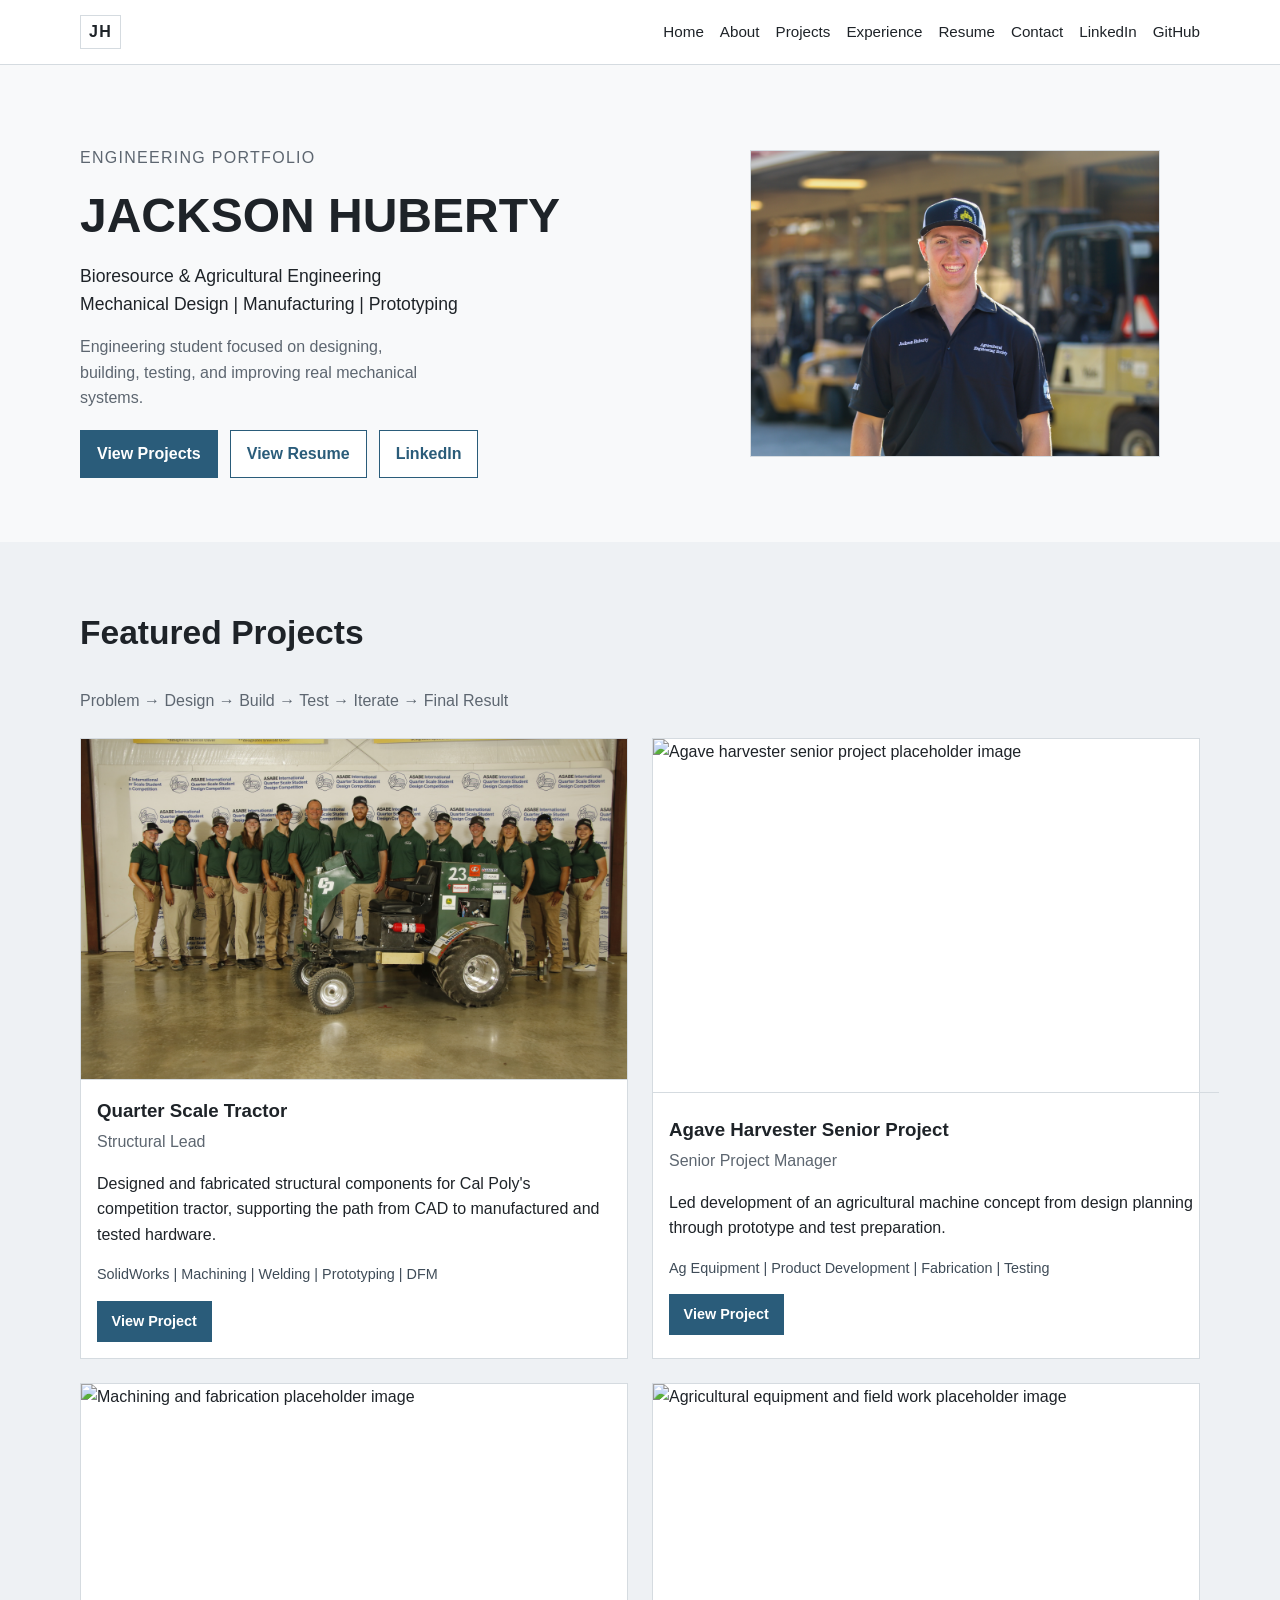
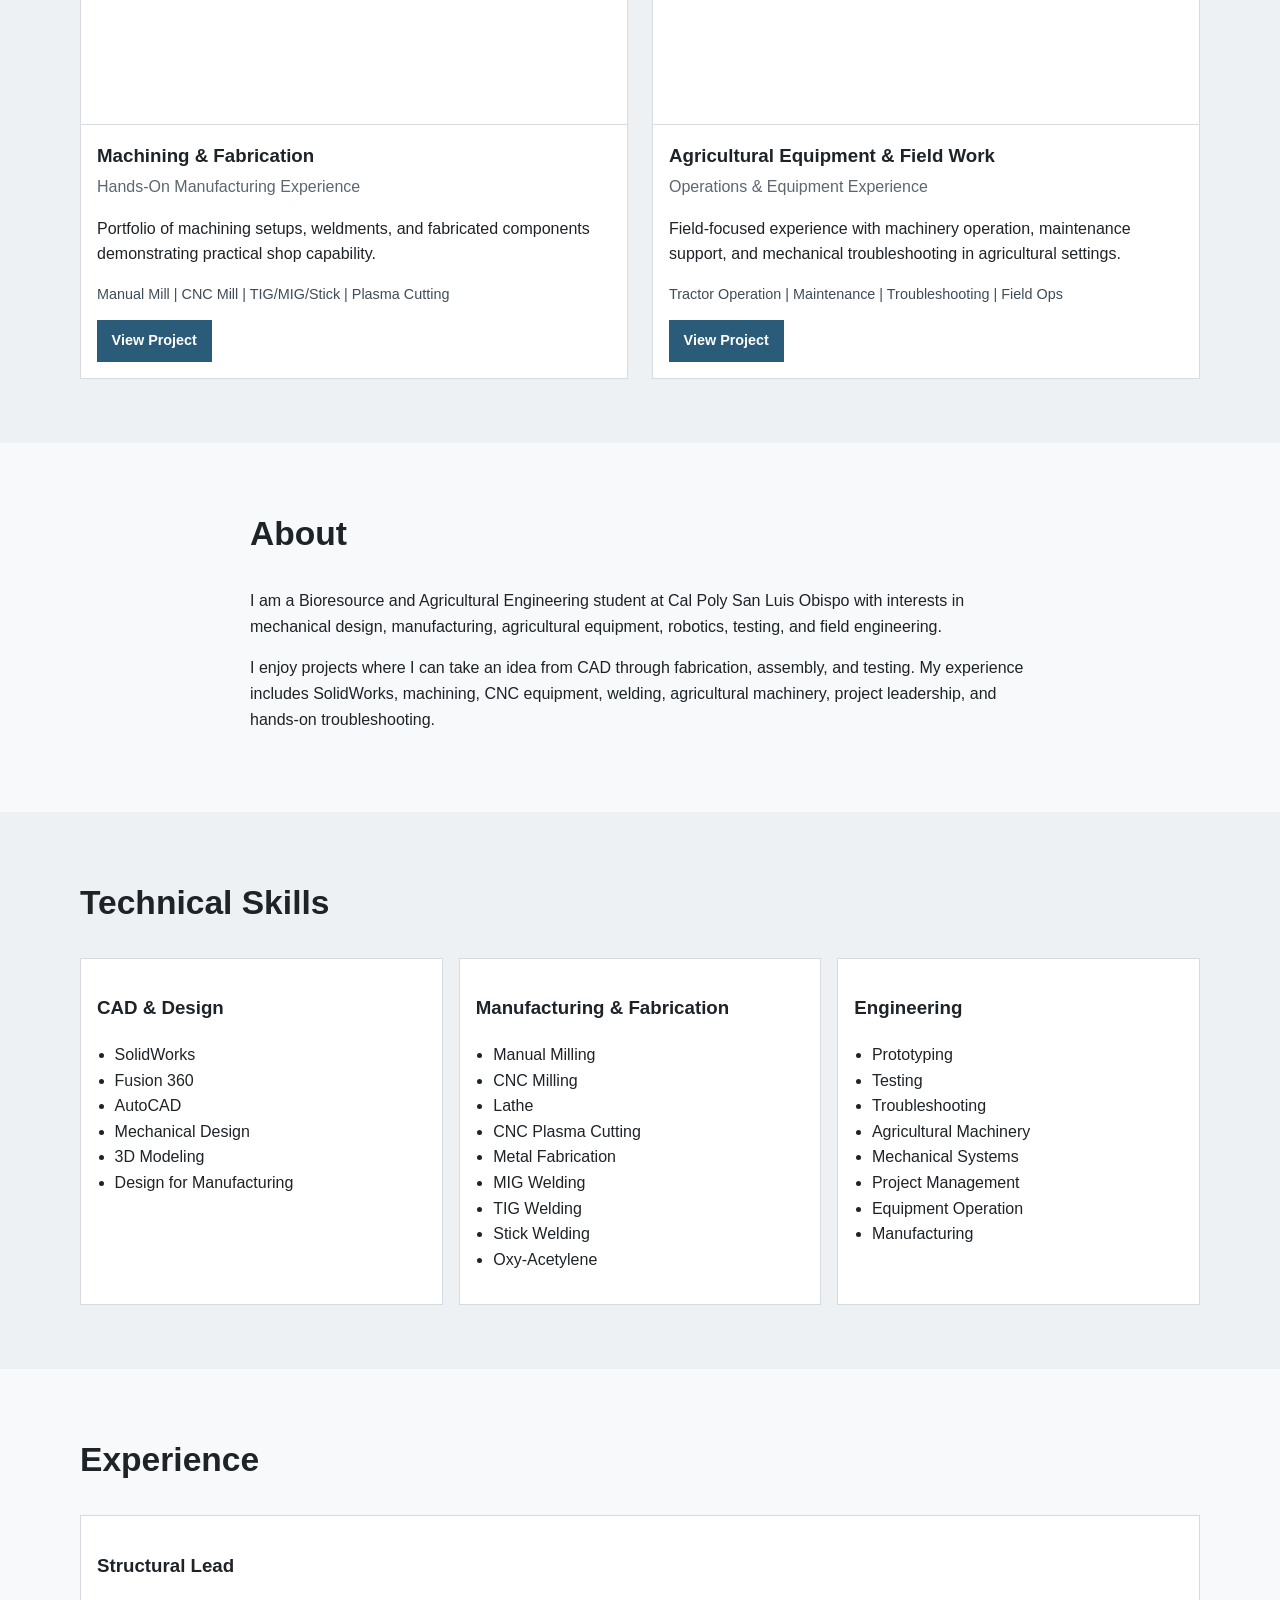
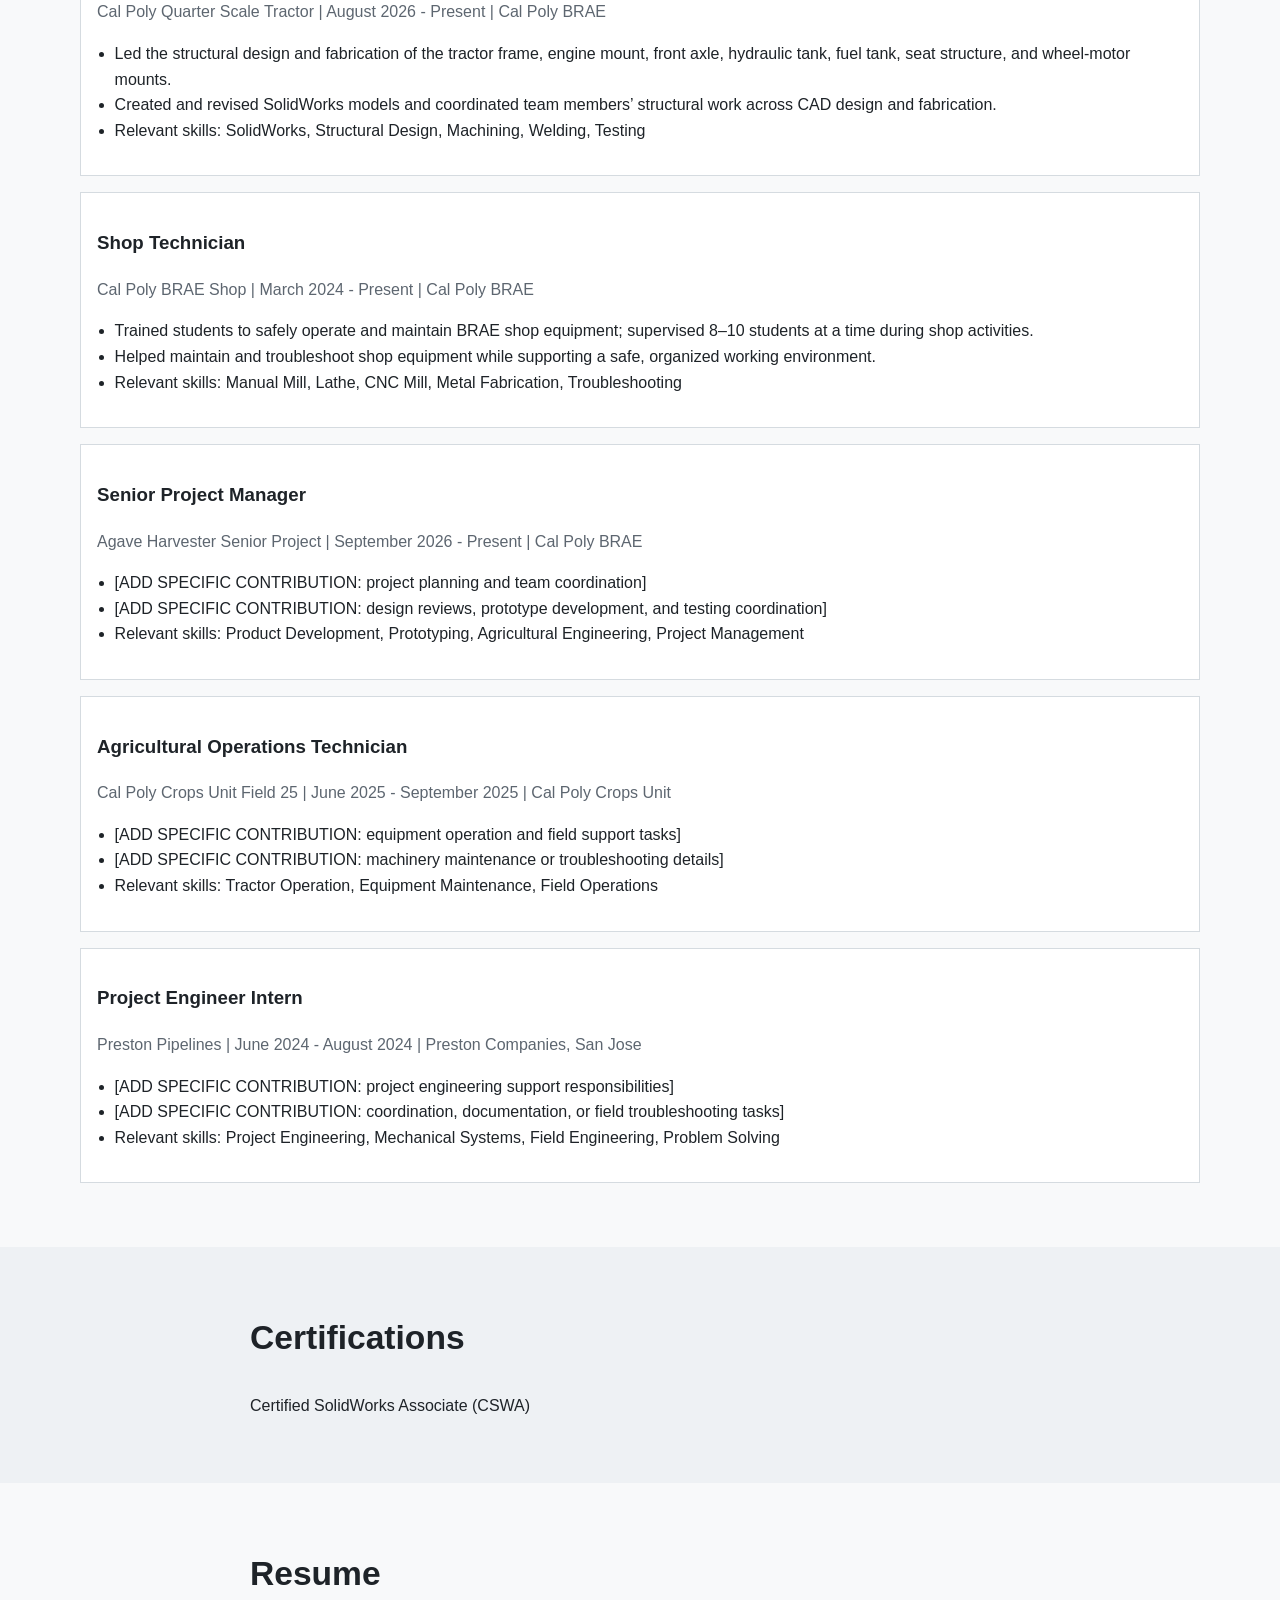
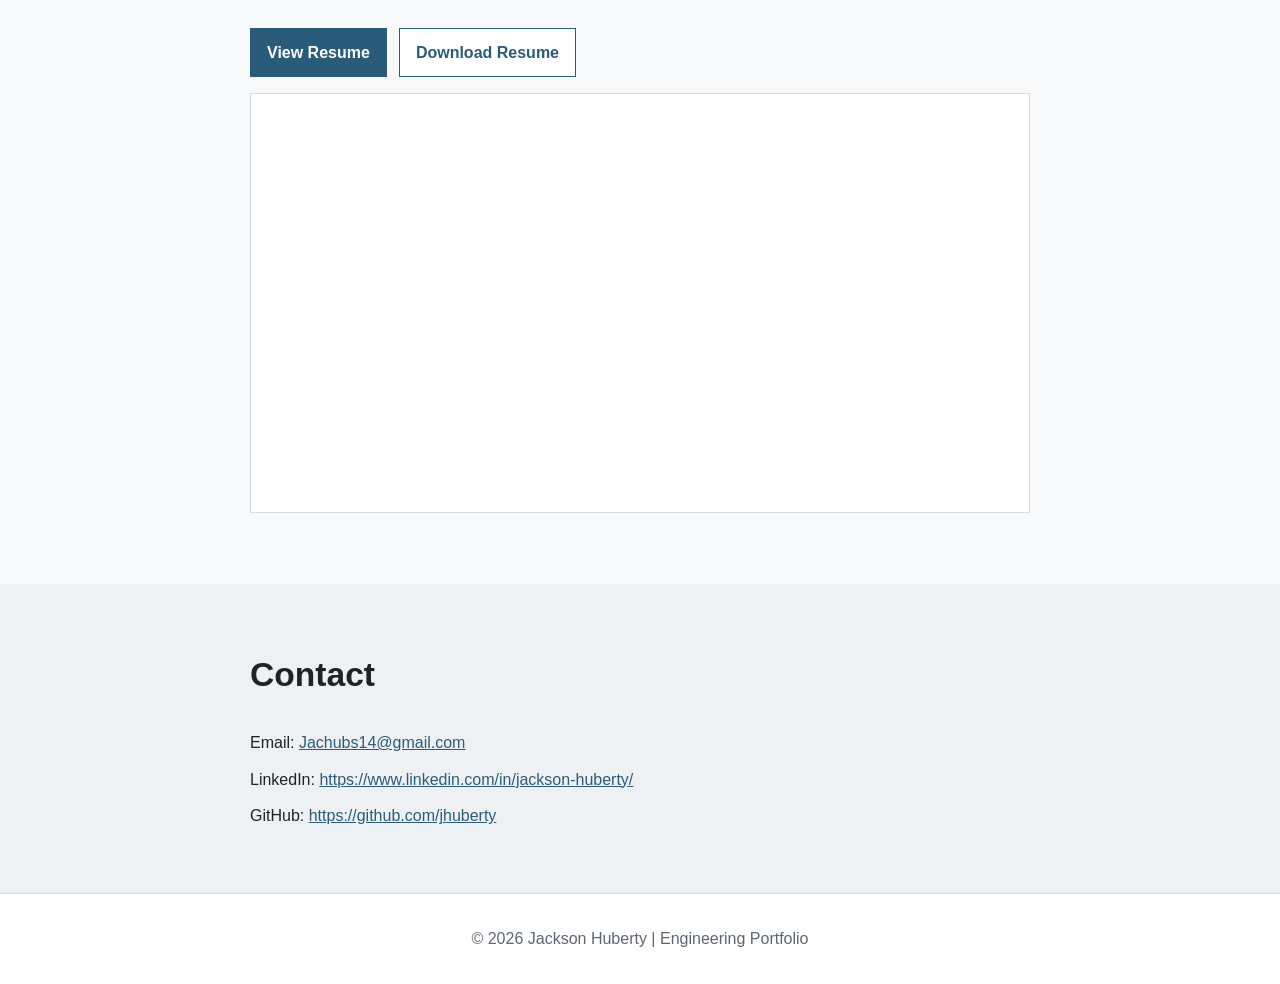
==== index.html @ 9199b12a "Change GitHub link to full URL Updated GitHub link to display the full URL instead of the username." ====
<!DOCTYPE html>
<html lang="en">
  <head>
    <meta charset="UTF-8" />
    <meta name="viewport" content="width=device-width, initial-scale=1.0" />
    <title>Jackson Huberty | Engineering Portfolio</title>
    <meta
      name="description"
      content="Bioresource and Agricultural Engineering student at Cal Poly specializing in mechanical design, manufacturing, prototyping, agricultural equipment, and hands-on engineering."
    />
    <meta property="og:title" content="Jackson Huberty | Engineering Portfolio" />
    <meta
      property="og:description"
      content="Engineering portfolio focused on mechanical design, manufacturing, prototyping, testing, and agricultural equipment."
    />
    <meta property="og:type" content="website" />
    <meta property="og:image" content="assets/images/profile/hero-placeholder.jpg" />
    <meta property="og:url" content="https://github.com/jhuberty" />
    <link rel="stylesheet" href="styles.css" />
  </head>
  <body>
    <a class="skip-link" href="#main-content">Skip to content</a>
    <header class="site-header">
      <div class="container nav-wrap">
        <a class="brand" href="#home">JH</a>
        <button class="menu-toggle" aria-expanded="false" aria-controls="site-nav">Menu</button>
        <nav id="site-nav" class="site-nav" aria-label="Main navigation">
          <a href="#home">Home</a>
          <a href="#about">About</a>
          <a href="#projects">Projects</a>
          <a href="#experience">Experience</a>
          <a href="#resume">Resume</a>
          <a href="#contact">Contact</a>
          <a href="https://www.linkedin.com/in/jackson-huberty/" target="_blank" rel="noopener">LinkedIn</a>
          <a href="https://github.com/jhuberty" target="_blank" rel="noopener">GitHub</a>
        </nav>
      </div>
    </header>

    <main id="main-content">
      <section id="home" class="hero section">
        <div class="container hero-grid">
          <div>
            <p class="eyebrow">Engineering Portfolio</p>
            <h1>JACKSON HUBERTY</h1>
            <p class="hero-subtitle">Bioresource &amp; Agricultural Engineering<br />Mechanical Design | Manufacturing | Prototyping</p>
            <p class="lead">Engineering student focused on designing, building, testing, and improving real mechanical systems.</p>
            <div class="button-row">
              <a class="btn" href="#projects">View Projects</a>
              <a class="btn btn-secondary" href="resume/Jackson_Huberty_Resume.pdf" target="_blank" rel="noopener">View Resume</a>
              <a class="btn btn-secondary" href="https://www.linkedin.com/in/jhuberty" target="_blank" rel="noopener">LinkedIn</a>
            </div>
          </div>
          <figure class="hero-image">
            <!-- Replace this placeholder with a professional engineering portrait or project photo -->
            <img src="assets/images/profile/hero-placeholder.jpg" alt="Placeholder for Jackson Huberty engineering portrait or project image" data-lightbox />
          </figure>
        </div>
      </section>

      <section id="projects" class="section section-alt">
        <div class="container">
          <h2>Featured Projects</h2>
          <p class="section-intro">Problem → Design → Build → Test → Iterate → Final Result</p>
          <div class="project-grid">
            <article class="project-card">
              <!-- Replace with quarter scale tractor cover image -->
              <img src="assets/images/quarter-scale/cover.jpg" alt="Quarter scale tractor project placeholder image" />
              <div class="project-content">
                <h3>Quarter Scale Tractor</h3>
                <p class="role">Structural Lead</p>
                <p>Designed and fabricated structural components for Cal Poly's competition tractor, supporting the path from CAD to manufactured and tested hardware.</p>
                <p class="tags">SolidWorks | Machining | Welding | Prototyping | DFM</p>
                <a class="btn btn-small" href="projects/quarter-scale.html">View Project</a>
              </div>
            </article>
            <article class="project-card">
              <!-- Replace with agave harvester cover image -->
              <img src="assets/images/agave-harvester/cover.jpg" alt="Agave harvester senior project placeholder image" />
              <div class="project-content">
                <h3>Agave Harvester Senior Project</h3>
                <p class="role">Senior Project Manager</p>
                <p>Led development of an agricultural machine concept from design planning through prototype and test preparation.</p>
                <p class="tags">Ag Equipment | Product Development | Fabrication | Testing</p>
                <a class="btn btn-small" href="projects/agave-harvester.html">View Project</a>
              </div>
            </article>
            <article class="project-card">
              <!-- Replace with machining and fabrication cover image -->
              <img src="assets/images/machining/cover.jpg" alt="Machining and fabrication placeholder image" />
              <div class="project-content">
                <h3>Machining &amp; Fabrication</h3>
                <p class="role">Hands-On Manufacturing Experience</p>
                <p>Portfolio of machining setups, weldments, and fabricated components demonstrating practical shop capability.</p>
                <p class="tags">Manual Mill | CNC Mill | TIG/MIG/Stick | Plasma Cutting</p>
                <a class="btn btn-small" href="projects/machining.html">View Project</a>
              </div>
            </article>
            <article class="project-card">
              <!-- Replace with agricultural equipment cover image -->
              <img src="assets/images/agriculture/cover.jpg" alt="Agricultural equipment and field work placeholder image" />
              <div class="project-content">
                <h3>Agricultural Equipment &amp; Field Work</h3>
                <p class="role">Operations &amp; Equipment Experience</p>
                <p>Field-focused experience with machinery operation, maintenance support, and mechanical troubleshooting in agricultural settings.</p>
                <p class="tags">Tractor Operation | Maintenance | Troubleshooting | Field Ops</p>
                <a class="btn btn-small" href="projects/agricultural-equipment.html">View Project</a>
              </div>
            </article>
          </div>
        </div>
      </section>

      <section id="about" class="section">
        <div class="container narrow">
          <h2>About</h2>
          <p>
            I am a Bioresource and Agricultural Engineering student at Cal Poly San Luis Obispo with interests in mechanical design,
            manufacturing, agricultural equipment, robotics, testing, and field engineering.
          </p>
          <p>
            I enjoy projects where I can take an idea from CAD through fabrication, assembly, and testing. My experience includes SolidWorks,
            machining, CNC equipment, welding, agricultural machinery, project leadership, and hands-on troubleshooting.
          </p>
        </div>
      </section>

      <section id="skills" class="section section-alt">
        <div class="container">
          <h2>Technical Skills</h2>
          <div class="skills-grid">
            <article>
              <h3>CAD &amp; Design</h3>
              <ul>
                <li>SolidWorks</li>
                <li>Fusion 360</li>
                <li>AutoCAD</li>
                <li>Mechanical Design</li>
                <li>3D Modeling</li>
                <li>Design for Manufacturing</li>
              </ul>
            </article>
            <article>
              <h3>Manufacturing &amp; Fabrication</h3>
              <ul>
                <li>Manual Milling</li>
                <li>CNC Milling</li>
                <li>Lathe</li>
                <li>CNC Plasma Cutting</li>
                <li>Metal Fabrication</li>
                <li>MIG Welding</li>
                <li>TIG Welding</li>
                <li>Stick Welding</li>
                <li>Oxy-Acetylene</li>
              </ul>
            </article>
            <article>
              <h3>Engineering</h3>
              <ul>
                <li>Prototyping</li>
                <li>Testing</li>
                <li>Troubleshooting</li>
                <li>Agricultural Machinery</li>
                <li>Mechanical Systems</li>
                <li>Project Management</li>
                <li>Equipment Operation</li>
                <li>Manufacturing</li>
              </ul>
            </article>
          </div>
        </div>
      </section>

      <section id="experience" class="section">
        <div class="container">
          <h2>Experience</h2>
          <div class="timeline">
            <article>
              <h3>Structural Lead</h3>
              <p class="meta">Cal Poly Quarter Scale Tractor | August 2026 - Present | Cal Poly BRAE </p>
              <ul>
                <li>Led the structural design and fabrication of the tractor frame, engine mount, front axle, hydraulic tank, fuel tank, seat structure, and wheel-motor mounts.</li>
                <li>Created and revised SolidWorks models and coordinated team members’ structural work across CAD design and fabrication.</li>
                <li>Relevant skills: SolidWorks, Structural Design, Machining, Welding, Testing</li>
              </ul>
            </article>
            <article>
              <h3>Shop Technician</h3>
              <p class="meta">Cal Poly BRAE Shop | March 2024 - Present | Cal Poly BRAE</p>
              <ul>
                <li>Trained students to safely operate and maintain BRAE shop equipment; supervised 8–10 students at a time during shop activities.</li>
                <li>Helped maintain and troubleshoot shop equipment while supporting a safe, organized working environment.</li>
                <li>Relevant skills: Manual Mill, Lathe, CNC Mill, Metal Fabrication, Troubleshooting</li>
              </ul>
            </article>
            <article>
              <h3>Senior Project Manager</h3>
              <p class="meta">Agave Harvester Senior Project | September 2026 - Present | Cal Poly BRAE</p>
              <ul>
                <li>[ADD SPECIFIC CONTRIBUTION: project planning and team coordination]</li>
                <li>[ADD SPECIFIC CONTRIBUTION: design reviews, prototype development, and testing coordination]</li>
                <li>Relevant skills: Product Development, Prototyping, Agricultural Engineering, Project Management</li>
              </ul>
            </article>
            <article>
              <h3>Agricultural Operations Technician</h3>
              <p class="meta">Cal Poly Crops Unit Field 25 | June 2025 - September 2025 | Cal Poly Crops Unit</p>
              <ul>
                <li>[ADD SPECIFIC CONTRIBUTION: equipment operation and field support tasks]</li>
                <li>[ADD SPECIFIC CONTRIBUTION: machinery maintenance or troubleshooting details]</li>
                <li>Relevant skills: Tractor Operation, Equipment Maintenance, Field Operations</li>
              </ul>
            </article>
            <article>
              <h3>Project Engineer Intern</h3>
              <p class="meta">Preston Pipelines | June 2024 - August 2024 | Preston Companies, San Jose</p>
              <ul>
                <li>[ADD SPECIFIC CONTRIBUTION: project engineering support responsibilities]</li>
                <li>[ADD SPECIFIC CONTRIBUTION: coordination, documentation, or field troubleshooting tasks]</li>
                <li>Relevant skills: Project Engineering, Mechanical Systems, Field Engineering, Problem Solving</li>
              </ul>
            </article>
          </div>
        </div>
      </section>

      <section id="certifications" class="section section-alt">
        <div class="container narrow">
          <h2>Certifications</h2>
          <ul class="cert-list">
            <li>Certified SolidWorks Associate (CSWA)</li>
          </ul>
        </div>
      </section>

      <section id="resume" class="section">
        <div class="container narrow">
          <h2>Resume</h2>
          <div class="button-row">
            <a class="btn" href="resume/Jackson_Huberty_Resume.pdf" target="_blank" rel="noopener">View Resume</a>
            <a class="btn btn-secondary" href="resume/Jackson_Huberty_Resume.pdf" download>Download Resume</a>
          </div>
          <iframe title="Resume preview" src="resume/Jackson_Huberty_Resume.pdf" loading="lazy"></iframe>
        </div>
      </section>

      <section id="contact" class="section section-alt">
        <div class="container narrow">
          <h2>Contact</h2>
          <ul class="contact-list">
            <li>Email: <a href="mailto:[ADD-EMAIL]">Jachubs14@gmail.com</a></li>
            <li>LinkedIn: <a href="https://www.linkedin.com/in/jhuberty/" target="_blank" rel="noopener">https://www.linkedin.com/in/jackson-huberty/</a></li>
            <li>GitHub: <a href="https://github.com/jhuberty" target="_blank" rel="noopener">https://github.com/jhuberty</a></li>
          </ul>
        </div>
      </section>
    </main>

    <footer class="site-footer">
      <div class="container">
        <p>&copy; <span id="year"></span> Jackson Huberty | Engineering Portfolio</p>
      </div>
    </footer>

    <div class="lightbox" id="lightbox" hidden>
      <button class="lightbox-close" aria-label="Close image preview">×</button>
      <img src="" alt="Expanded project image preview" />
    </div>

    <script src="script.js"></script>
  </body>
</html>
---- styles.css ----
:root {
  --bg: #f8f9fa;
  --surface: #ffffff;
  --text: #1e2328;
  --muted: #5d6670;
  --border: #d5dbe0;
  --accent: #2a5c7a;
}

* { box-sizing: border-box; }
html { scroll-behavior: smooth; }
body {
  margin: 0;
  font-family: "Segoe UI", "Inter", Arial, sans-serif;
  color: var(--text);
  background: var(--bg);
  line-height: 1.6;
}
img { max-width: 100%; display: block; height: auto; }
a { color: var(--accent); }

.skip-link {
  position: absolute;
  left: -9999px;
  top: 0;
  background: var(--text);
  color: #fff;
  padding: 0.5rem;
}
.skip-link:focus { left: 0.5rem; z-index: 1000; }

.container { width: min(1120px, 92%); margin: 0 auto; }
.narrow { width: min(780px, 92%); }
.section { padding: 4rem 0; }
.section-alt { background: #eef1f4; }

.site-header {
  position: sticky;
  top: 0;
  background: rgba(255, 255, 255, 0.97);
  border-bottom: 1px solid var(--border);
  z-index: 50;
}
.nav-wrap { display: flex; align-items: center; justify-content: space-between; min-height: 4rem; }
.brand {
  color: var(--text);
  text-decoration: none;
  font-weight: 700;
  letter-spacing: 0.08em;
  border: 1px solid var(--border);
  padding: 0.2rem 0.5rem;
}
.site-nav { display: flex; gap: 1rem; align-items: center; }
.site-nav a { color: var(--text); text-decoration: none; font-size: 0.95rem; }
.site-nav a:hover, .site-nav a:focus { color: var(--accent); }
.menu-toggle {
  display: none;
  border: 1px solid var(--border);
  background: var(--surface);
  padding: 0.4rem 0.75rem;
}

.hero-grid {
  display: grid;
  grid-template-columns: 1.1fr 0.9fr;
  gap: 2rem;
  align-items: center;
}
.eyebrow { text-transform: uppercase; color: var(--muted); letter-spacing: 0.08em; }
h1 { font-size: clamp(2rem, 4vw, 3rem); margin: 0.3rem 0; line-height: 1.2; }
.hero-subtitle { font-size: 1.1rem; margin-bottom: 1rem; }
.lead { color: var(--muted); max-width: 40ch; }
.hero-image img {
  border: 1px solid var(--border);
  background: var(--surface);
  aspect-ratio: 4 / 3;
  object-fit: cover;
}

.button-row { display: flex; flex-wrap: wrap; gap: 0.75rem; margin-top: 1.2rem; }
.btn {
  display: inline-block;
  background: var(--accent);
  color: #fff;
  text-decoration: none;
  border: 1px solid var(--accent);
  padding: 0.65rem 1rem;
  font-weight: 600;
}
.btn:hover, .btn:focus { opacity: 0.92; }
.btn-secondary { background: var(--surface); color: var(--accent); }
.btn-small { padding: 0.5rem 0.85rem; font-size: 0.9rem; }

h2 { margin-top: 0; font-size: clamp(1.6rem, 3vw, 2.1rem); }
.section-intro { color: var(--muted); margin-bottom: 1.5rem; }
.project-grid {
  display: grid;
  grid-template-columns: repeat(2, minmax(0, 1fr));
  gap: 1.5rem;
}
.project-card {
  background: var(--surface);
  border: 1px solid var(--border);
  display: grid;
}
.project-card img {
  width: 100%;
  aspect-ratio: 16 / 10;
  object-fit: cover;
  border-bottom: 1px solid var(--border);
}
.project-content { padding: 1rem; }
.project-content h3 { margin: 0 0 0.2rem; }
.role, .meta { color: var(--muted); margin: 0.2rem 0 0.7rem; }
.tags { color: #3f4c58; font-size: 0.9rem; }

.skills-grid {
  display: grid;
  grid-template-columns: repeat(3, minmax(0, 1fr));
  gap: 1rem;
}
.skills-grid article, .timeline article {
  border: 1px solid var(--border);
  background: var(--surface);
  padding: 1rem;
}
ul { padding-left: 1.1rem; }

.timeline { display: grid; gap: 1rem; }
.cert-list, .contact-list { list-style: none; padding: 0; margin: 0; display: grid; gap: 0.7rem; }

iframe {
  width: 100%;
  min-height: 420px;
  border: 1px solid var(--border);
  margin-top: 1rem;
  background: var(--surface);
}

.site-footer {
  border-top: 1px solid var(--border);
  background: var(--surface);
  padding: 1rem 0;
  text-align: center;
  color: var(--muted);
}

.gallery {
  display: grid;
  grid-template-columns: repeat(auto-fit, minmax(220px, 1fr));
  gap: 0.8rem;
  margin: 1rem 0;
}
.gallery img {
  border: 1px solid var(--border);
  aspect-ratio: 4 / 3;
  object-fit: cover;
  cursor: zoom-in;
}

.lightbox[hidden] { display: none !important; }

.lightbox {
  position: fixed;
  inset: 0;
  background: rgba(20, 24, 28, 0.85);
  display: grid;
  place-items: center;
  padding: 1rem;
  z-index: 9999;
}

.lightbox img {
  max-height: 88vh;
  max-width: 92vw;
  object-fit: contain;
  position: relative;
  z-index: 1;
  cursor: zoom-out;
}

.lightbox-close {
  position: fixed;
  top: 1rem;
  right: 1rem;
  width: 44px;
  height: 44px;
  border: 1px solid #fff;
  border-radius: 999px;
  color: #fff;
  background: rgba(0, 0, 0, 0.6);
  font-size: 2rem;
  line-height: 1;
  z-index: 10000;
  cursor: pointer;
}

@media (max-width: 900px) {
  .hero-grid,
  .skills-grid,
  .project-grid { grid-template-columns: 1fr; }

  .menu-toggle { display: inline-block; }
  .site-nav {
    display: none;
    position: absolute;
    top: 4rem;
    left: 0;
    right: 0;
    background: var(--surface);
    border-bottom: 1px solid var(--border);
    flex-direction: column;
    padding: 1rem;
    align-items: flex-start;
  }
  .site-nav.open { display: flex; }
}
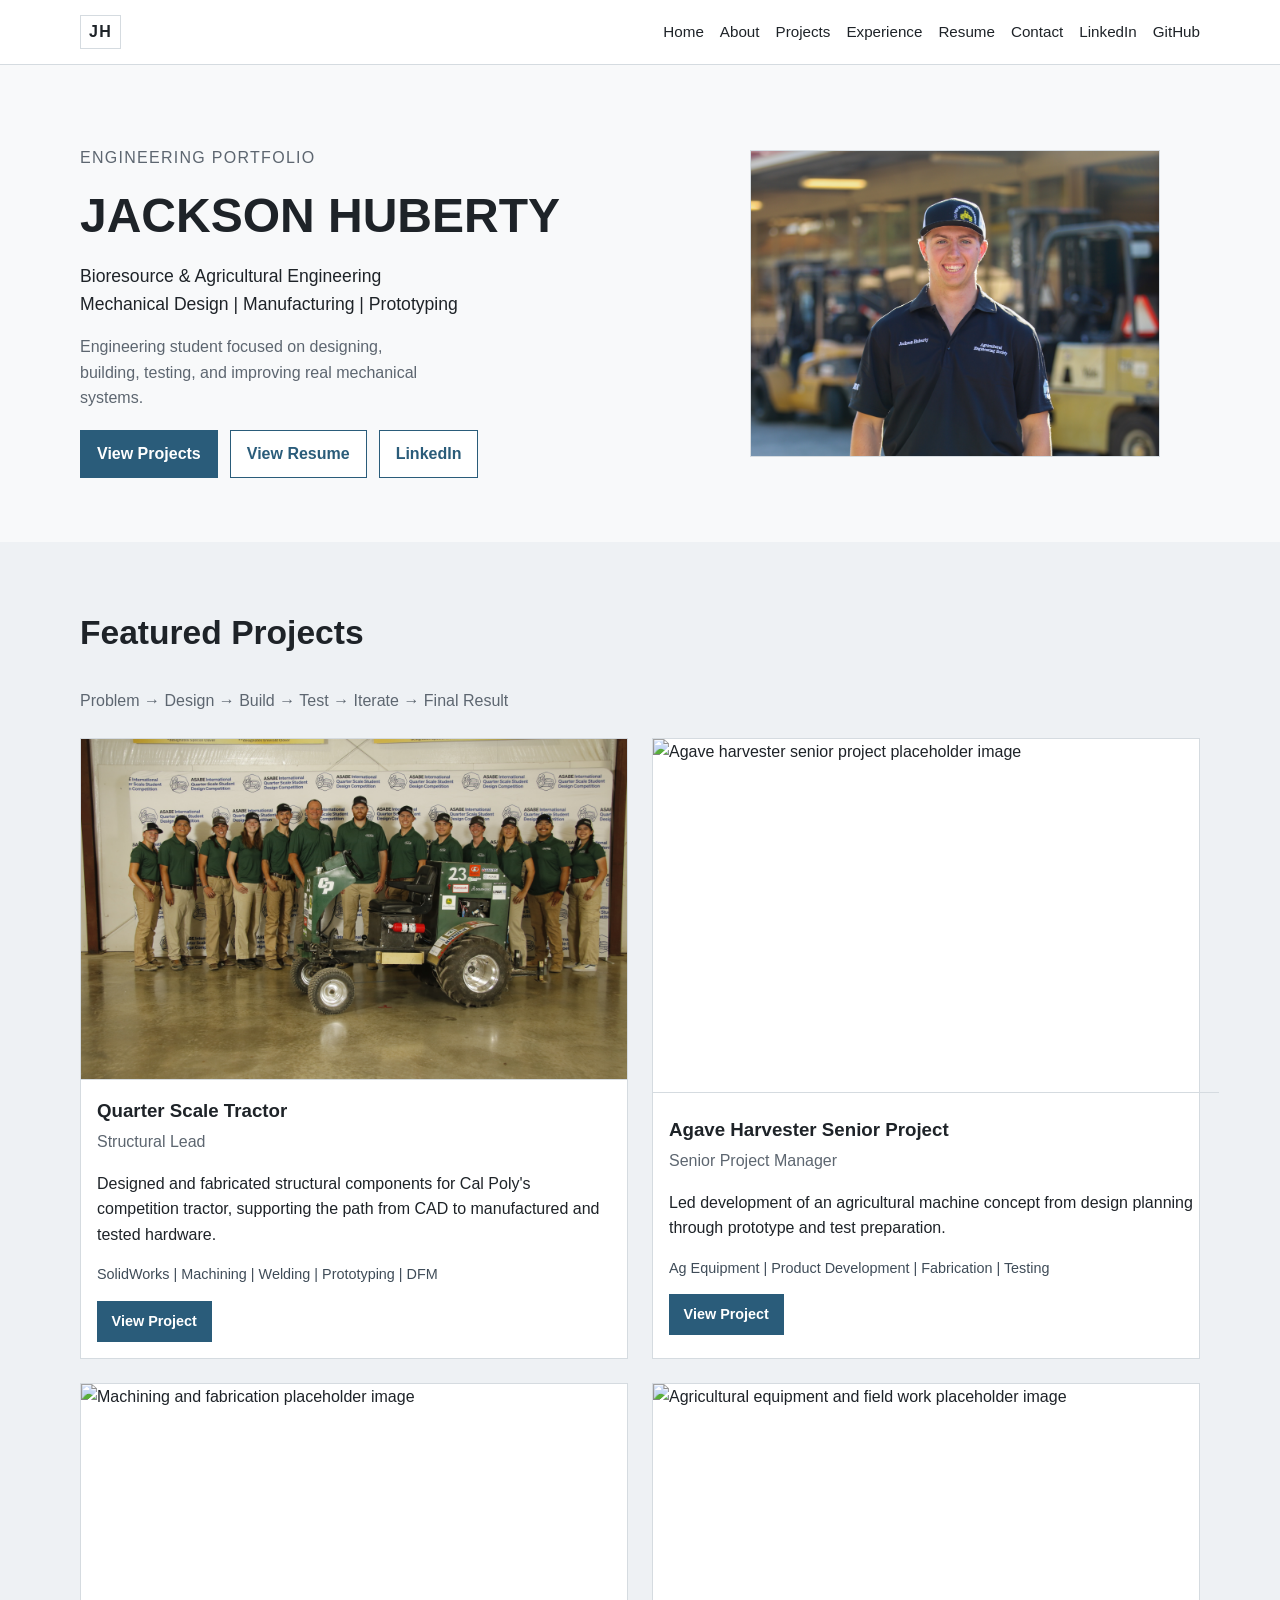
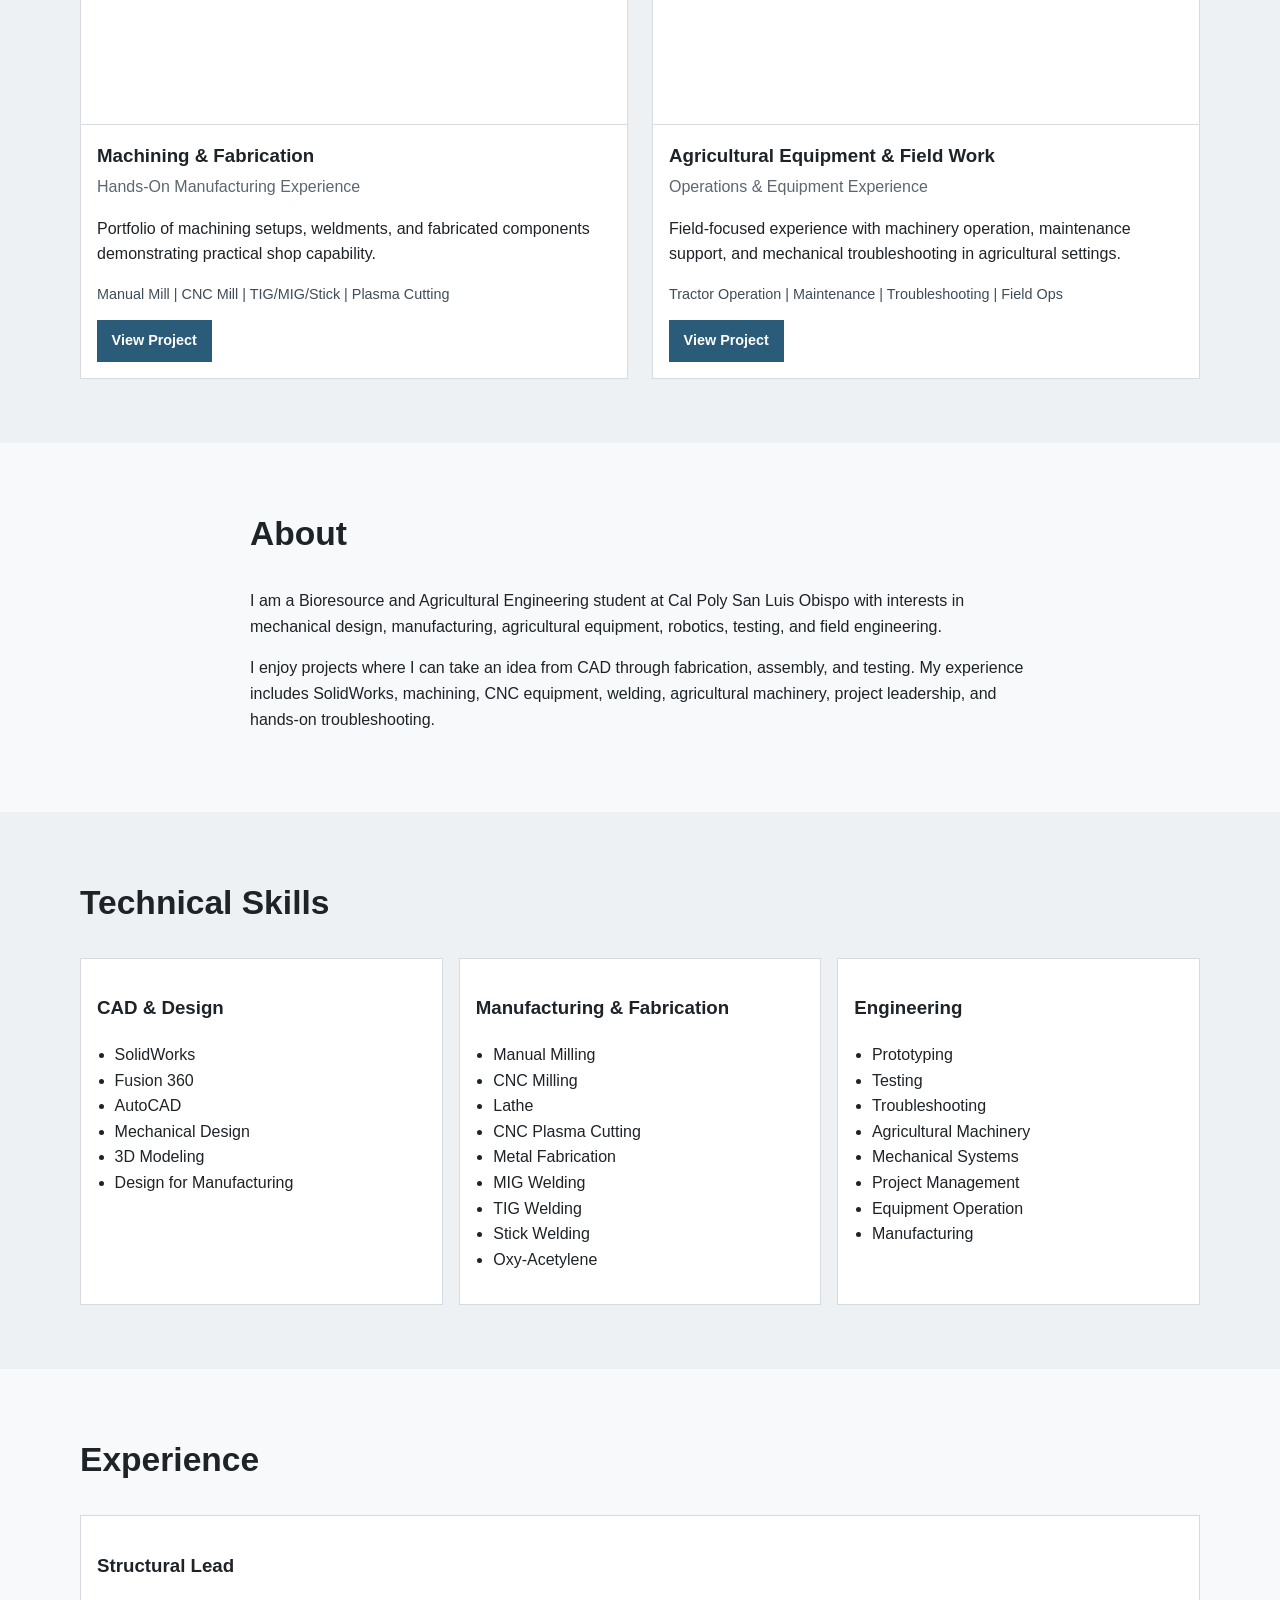
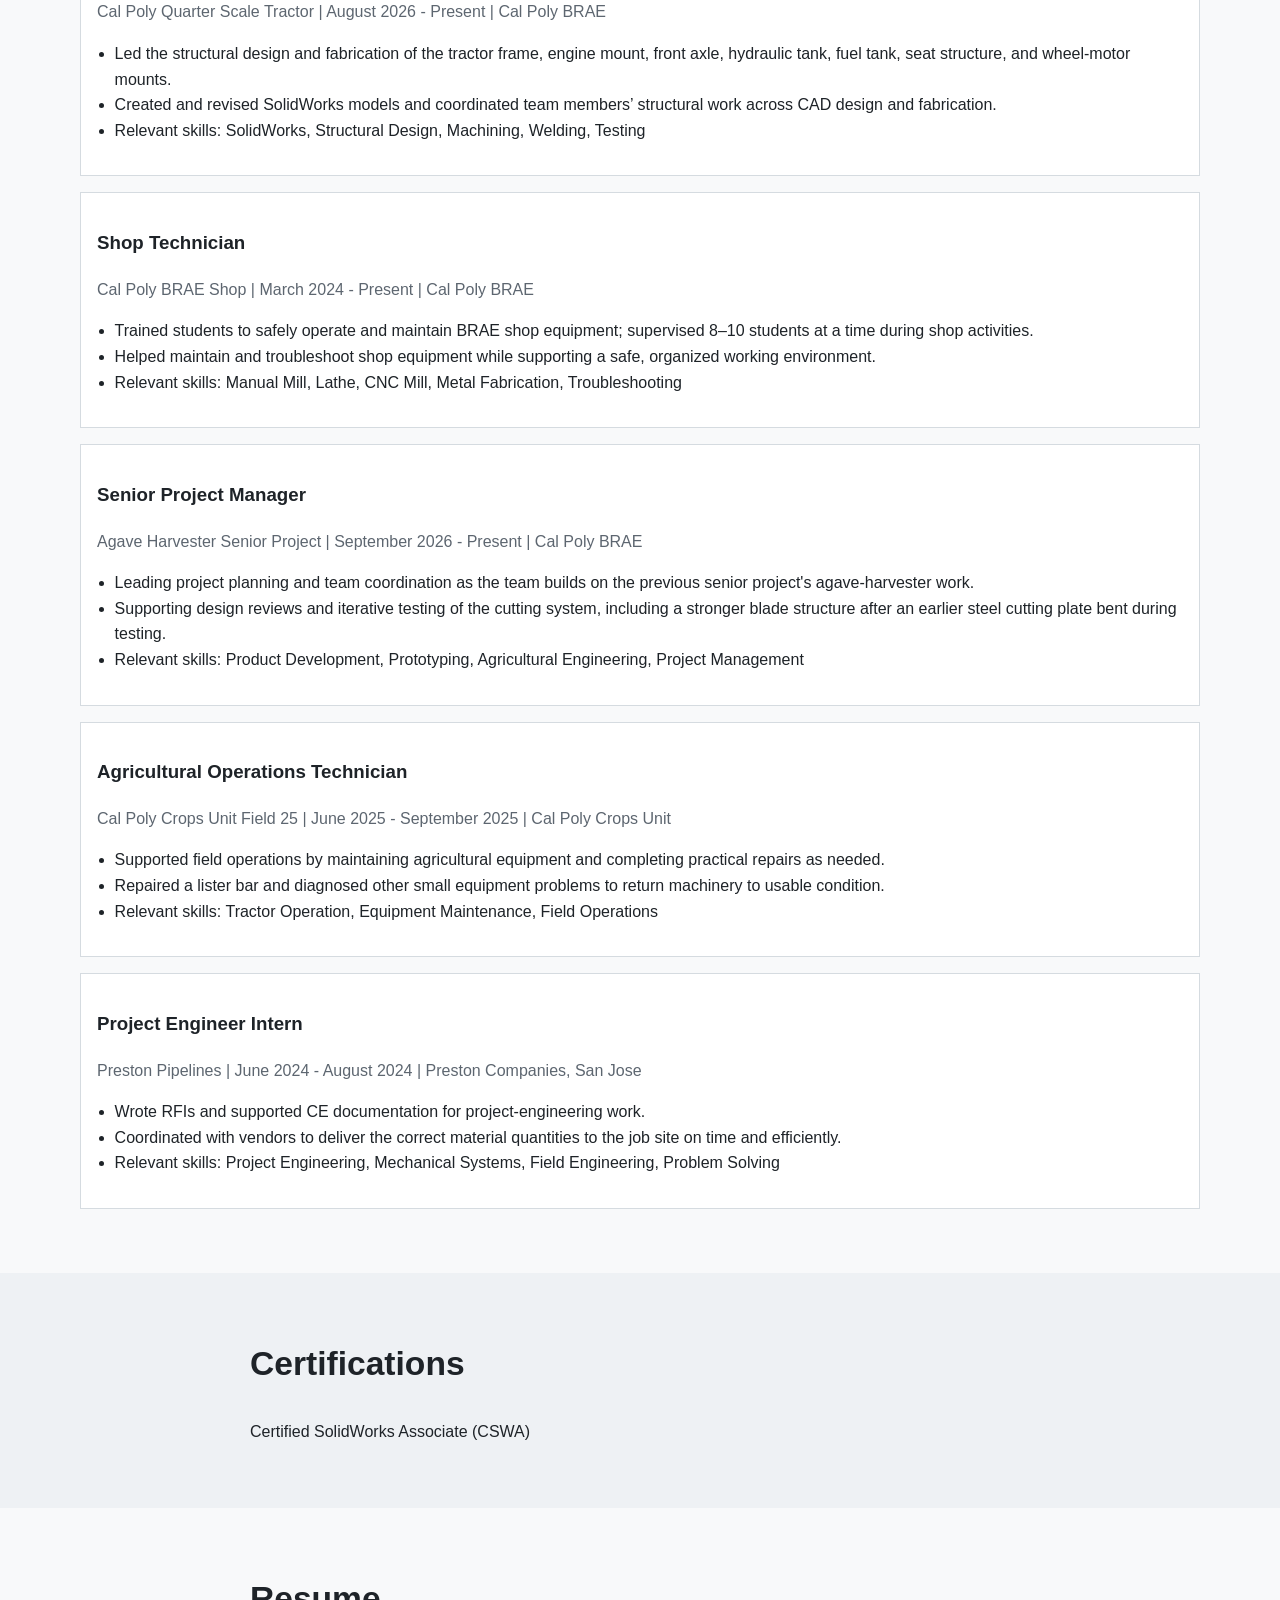
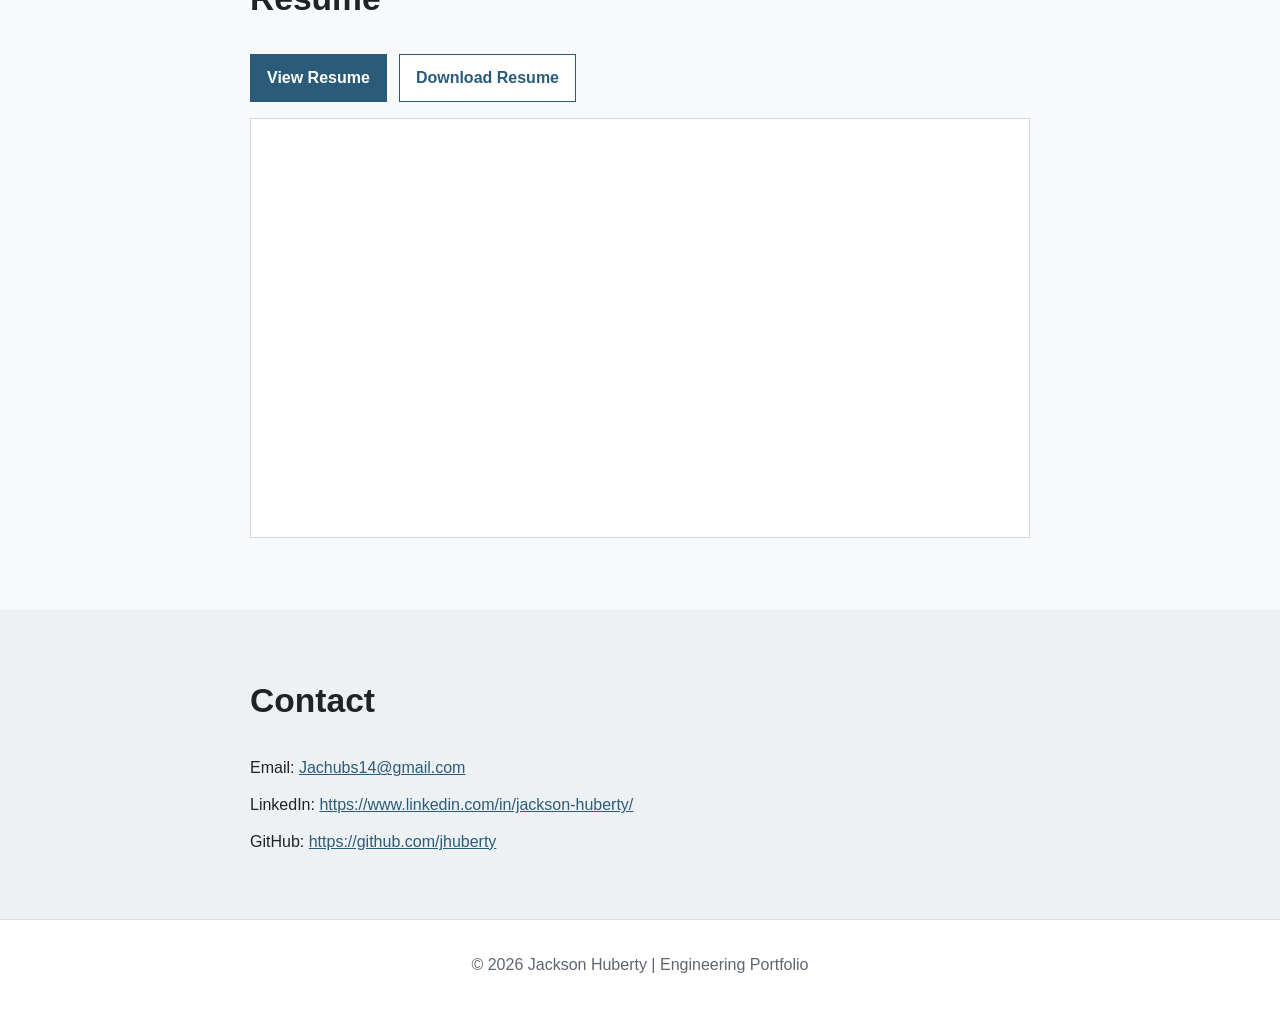
==== commit 6c3d70f6: "Complete portfolio content and metadata" ====
--- a/index.html
+++ b/index.html
@@ -15,7 +15,7 @@
     />
     <meta property="og:type" content="website" />
     <meta property="og:image" content="assets/images/profile/hero-placeholder.jpg" />
-    <meta property="og:url" content="https://github.com/jhuberty" />
+    <meta property="og:url" content="https://jhuberty.github.io/Portfolio/" />
     <link rel="stylesheet" href="styles.css" />
   </head>
   <body>
@@ -197,8 +197,8 @@
               <h3>Senior Project Manager</h3>
               <p class="meta">Agave Harvester Senior Project | September 2026 - Present | Cal Poly BRAE</p>
               <ul>
-                <li>[ADD SPECIFIC CONTRIBUTION: project planning and team coordination]</li>
-                <li>[ADD SPECIFIC CONTRIBUTION: design reviews, prototype development, and testing coordination]</li>
+                <li>Leading project planning and team coordination as the team builds on the previous senior project's agave-harvester work.</li>
+                <li>Supporting design reviews and iterative testing of the cutting system, including a stronger blade structure after an earlier steel cutting plate bent during testing.</li>
                 <li>Relevant skills: Product Development, Prototyping, Agricultural Engineering, Project Management</li>
               </ul>
             </article>
@@ -206,8 +206,8 @@
               <h3>Agricultural Operations Technician</h3>
               <p class="meta">Cal Poly Crops Unit Field 25 | June 2025 - September 2025 | Cal Poly Crops Unit</p>
               <ul>
-                <li>[ADD SPECIFIC CONTRIBUTION: equipment operation and field support tasks]</li>
-                <li>[ADD SPECIFIC CONTRIBUTION: machinery maintenance or troubleshooting details]</li>
+                <li>Supported field operations by maintaining agricultural equipment and completing practical repairs as needed.</li>
+                <li>Repaired a lister bar and diagnosed other small equipment problems to return machinery to usable condition.</li>
                 <li>Relevant skills: Tractor Operation, Equipment Maintenance, Field Operations</li>
               </ul>
             </article>
@@ -215,8 +215,8 @@
               <h3>Project Engineer Intern</h3>
               <p class="meta">Preston Pipelines | June 2024 - August 2024 | Preston Companies, San Jose</p>
               <ul>
-                <li>[ADD SPECIFIC CONTRIBUTION: project engineering support responsibilities]</li>
-                <li>[ADD SPECIFIC CONTRIBUTION: coordination, documentation, or field troubleshooting tasks]</li>
+                <li>Wrote RFIs and supported CE documentation for project-engineering work.</li>
+                <li>Coordinated with vendors to deliver the correct material quantities to the job site on time and efficiently.</li>
                 <li>Relevant skills: Project Engineering, Mechanical Systems, Field Engineering, Problem Solving</li>
               </ul>
             </article>
@@ -248,7 +248,7 @@
         <div class="container narrow">
           <h2>Contact</h2>
           <ul class="contact-list">
-            <li>Email: <a href="mailto:[ADD-EMAIL]">Jachubs14@gmail.com</a></li>
+            <li>Email: <a href="mailto:Jachubs14@gmail.com">Jachubs14@gmail.com</a></li>
             <li>LinkedIn: <a href="https://www.linkedin.com/in/jhuberty/" target="_blank" rel="noopener">https://www.linkedin.com/in/jackson-huberty/</a></li>
             <li>GitHub: <a href="https://github.com/jhuberty" target="_blank" rel="noopener">https://github.com/jhuberty</a></li>
           </ul>
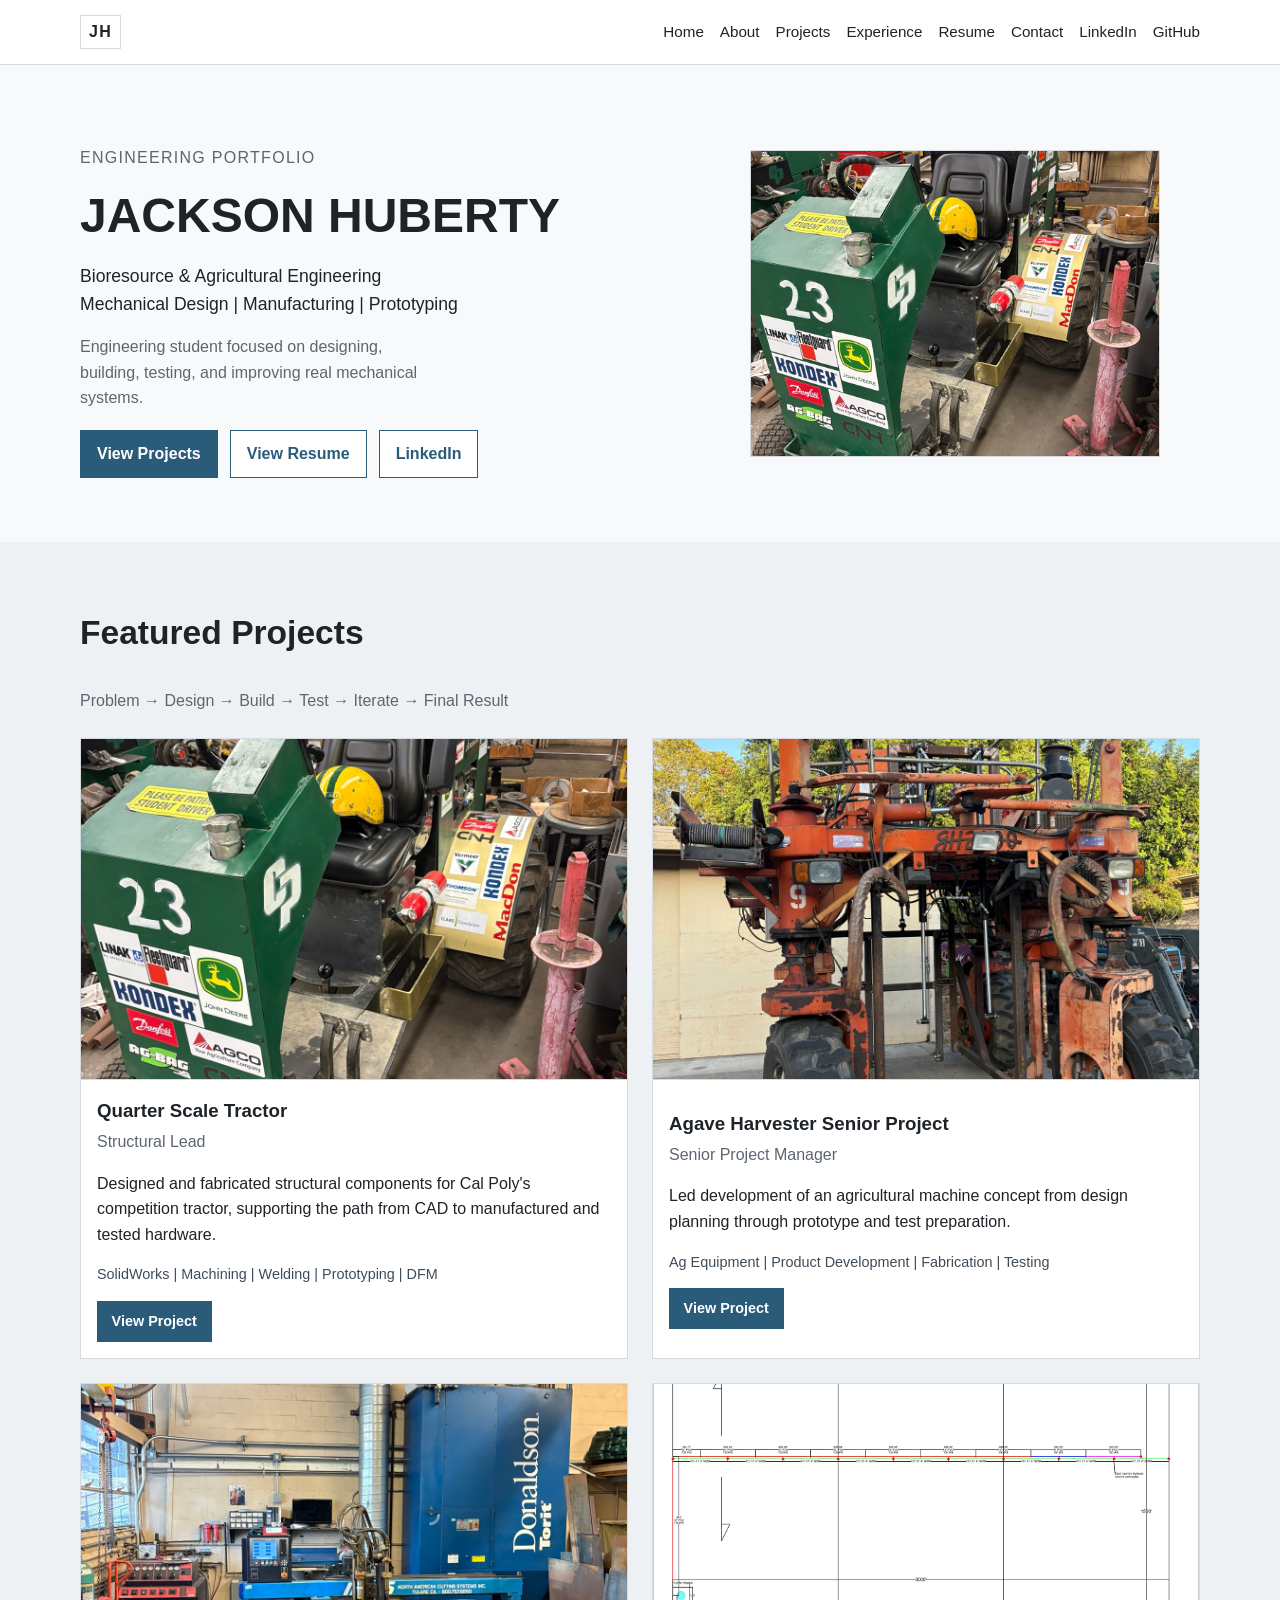
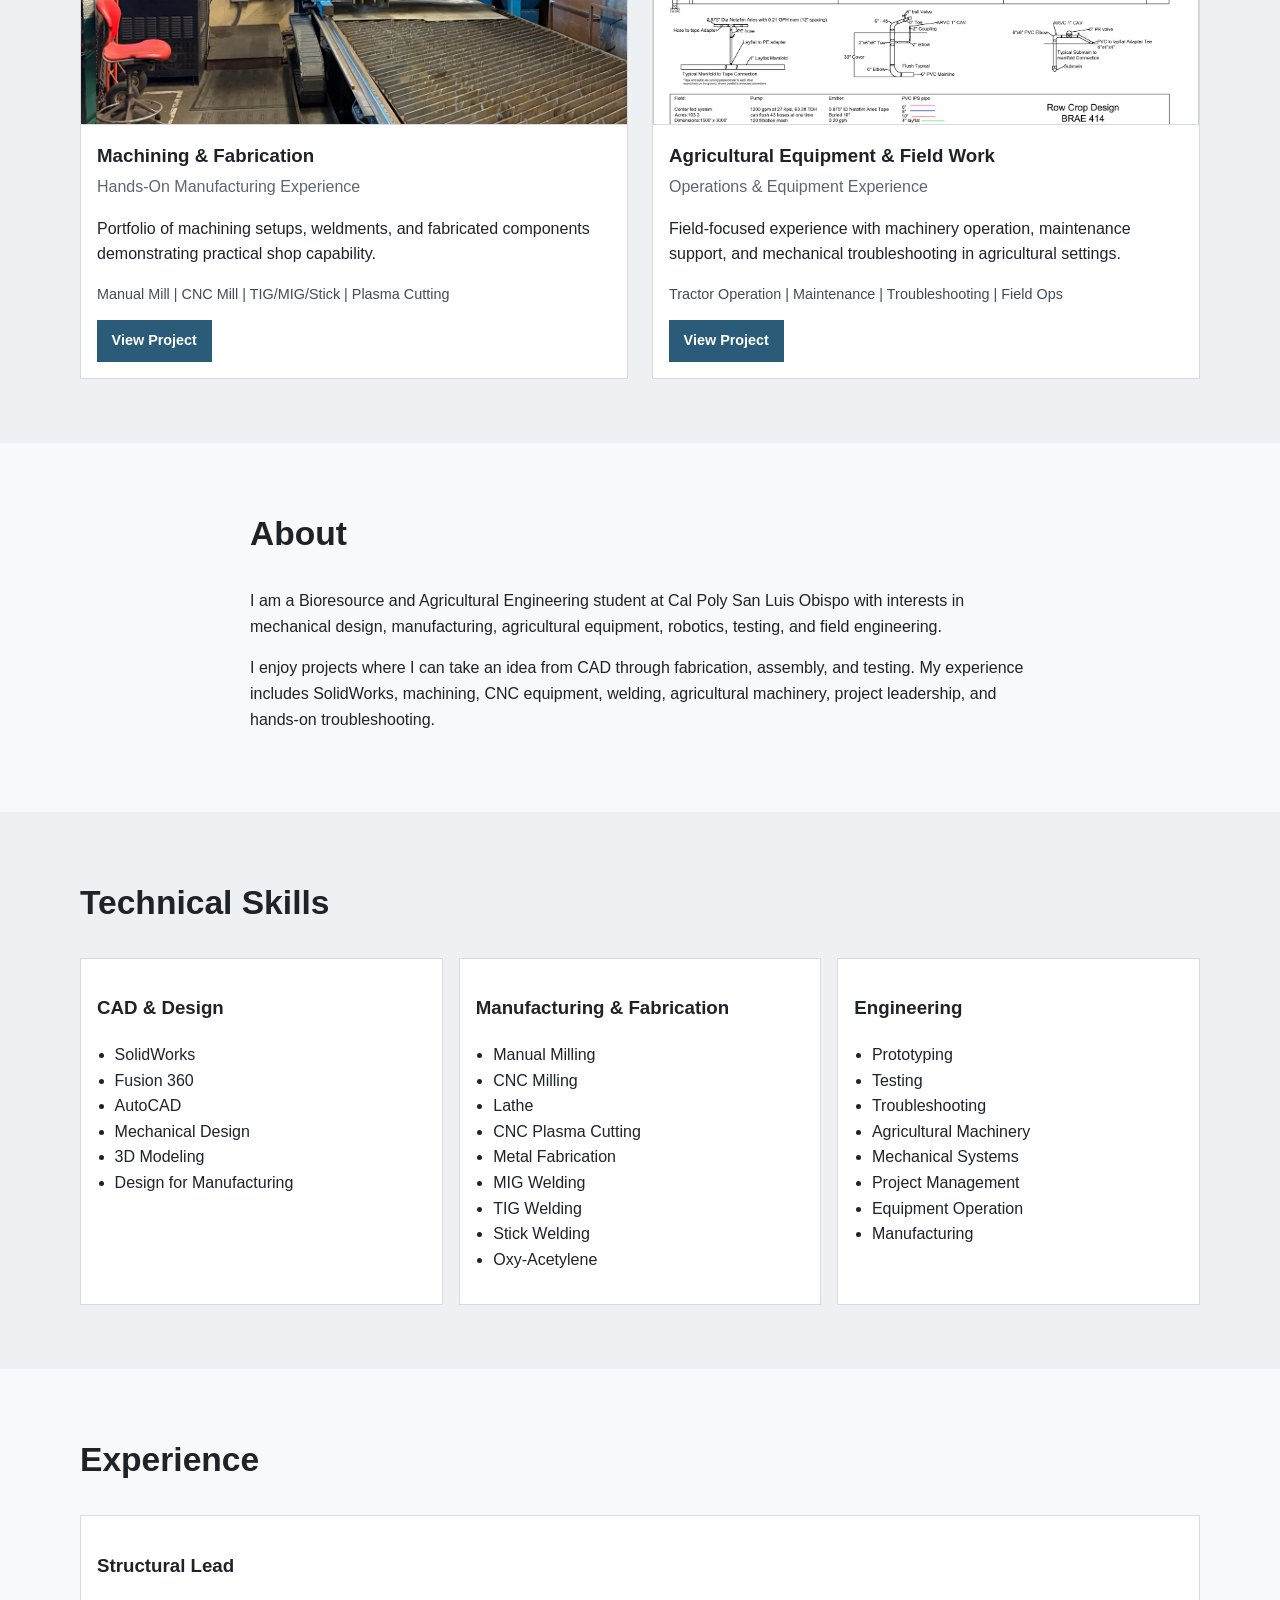
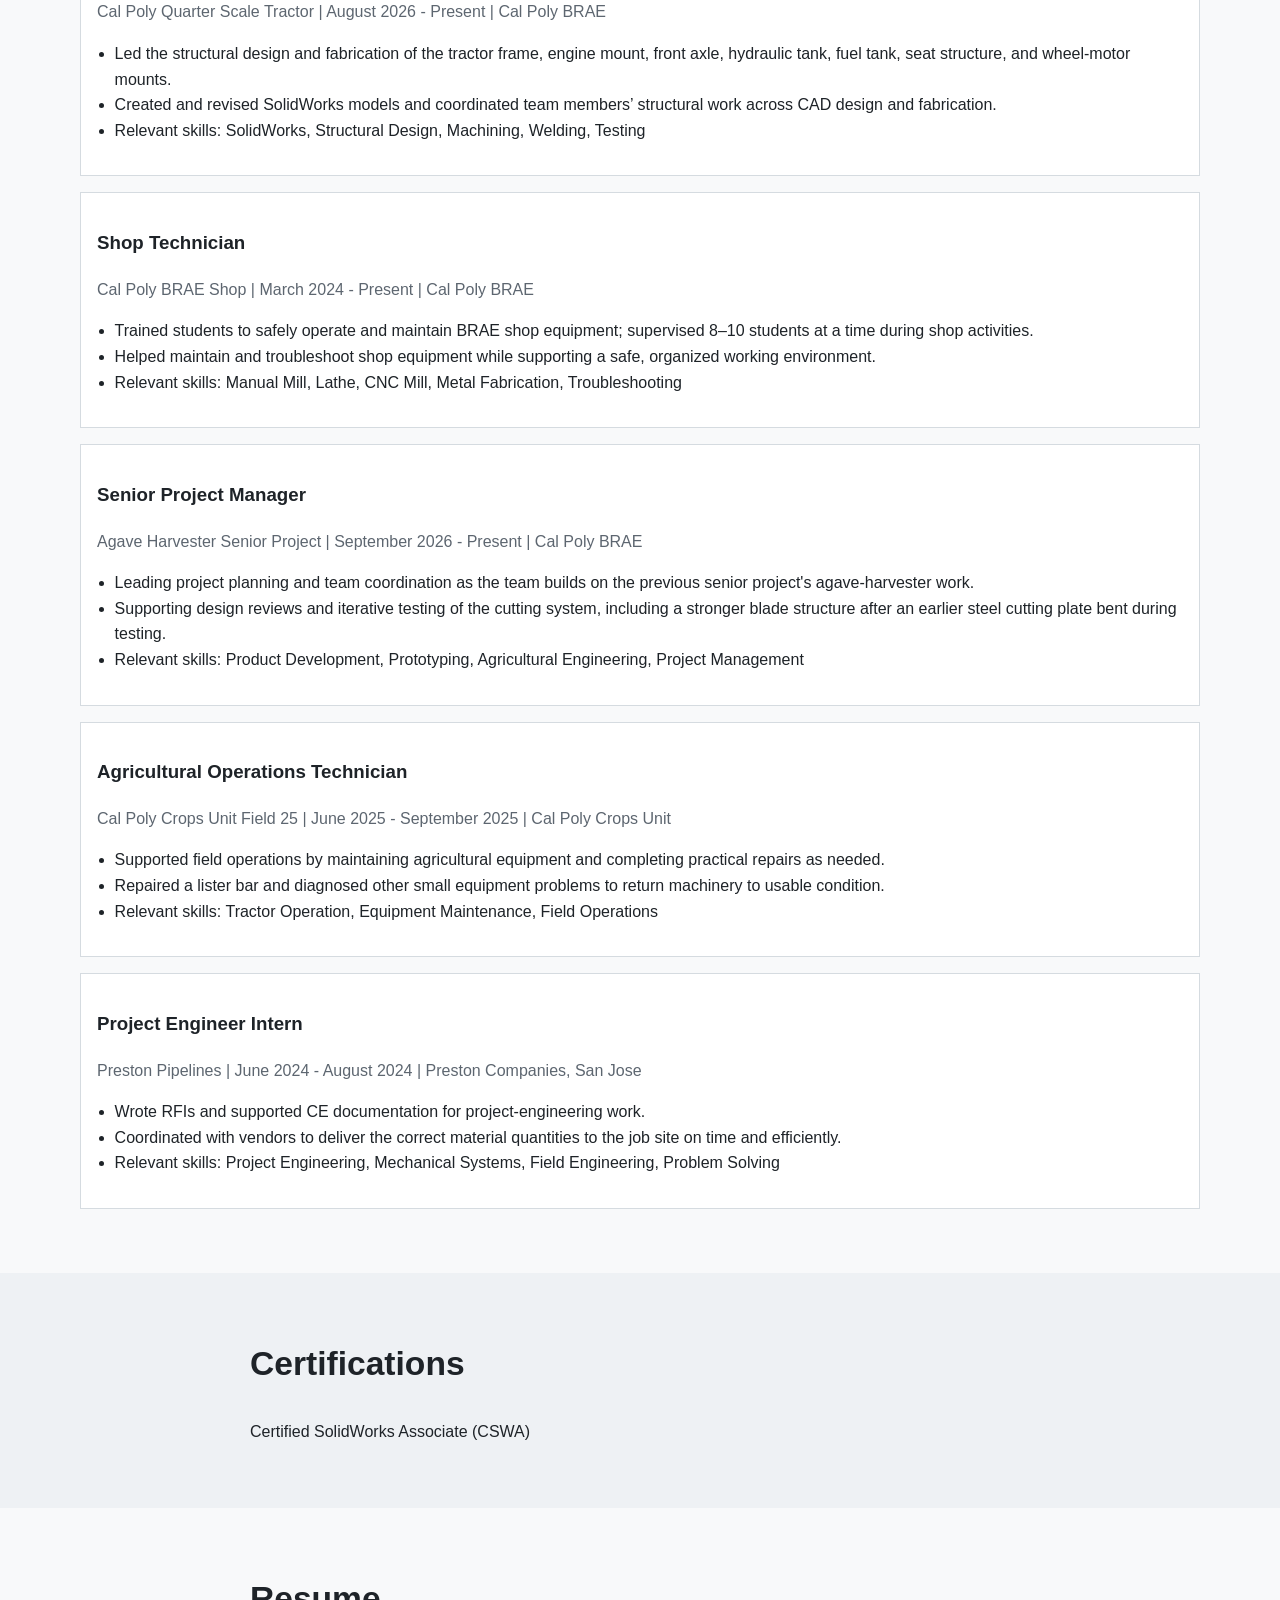
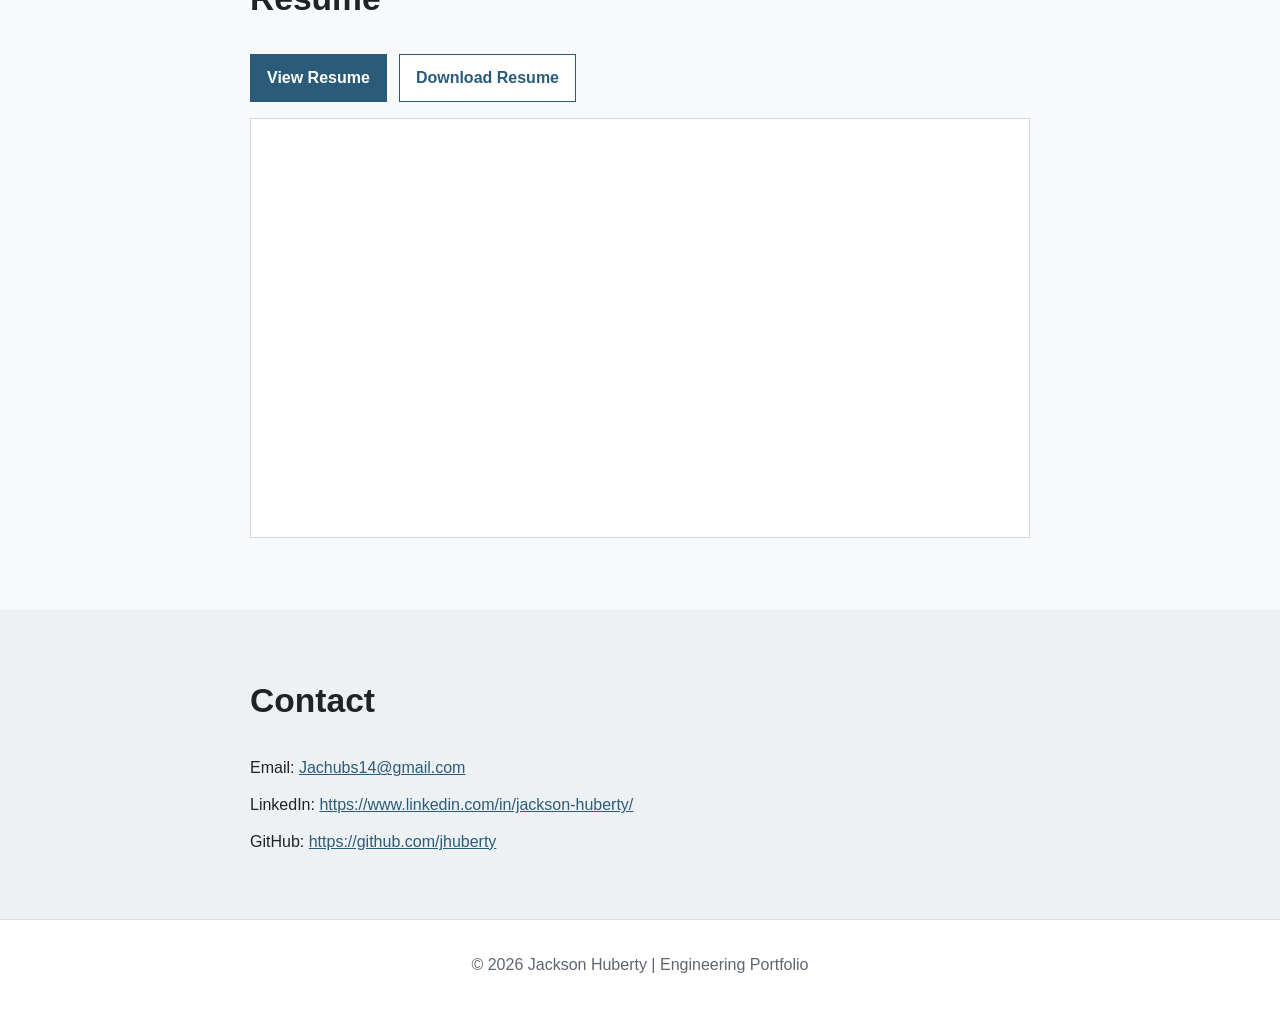
==== commit a7b6edbb: "Add portfolio project photos" ====
--- a/index.html
+++ b/index.html
@@ -14,7 +14,7 @@
       content="Engineering portfolio focused on mechanical design, manufacturing, prototyping, testing, and agricultural equipment."
     />
     <meta property="og:type" content="website" />
-    <meta property="og:image" content="assets/images/profile/hero-placeholder.jpg" />
+    <meta property="og:image" content="assets/images/quarter-scale/tractor-cover.jpg" />
     <meta property="og:url" content="https://jhuberty.github.io/Portfolio/" />
     <link rel="stylesheet" href="styles.css" />
   </head>
@@ -52,8 +52,7 @@
             </div>
           </div>
           <figure class="hero-image">
-            <!-- Replace this placeholder with a professional engineering portrait or project photo -->
-            <img src="assets/images/profile/hero-placeholder.jpg" alt="Placeholder for Jackson Huberty engineering portrait or project image" data-lightbox />
+            <img src="assets/images/quarter-scale/tractor-cover.jpg" alt="Quarter scale tractor" data-lightbox />
           </figure>
         </div>
       </section>
@@ -64,8 +63,7 @@
           <p class="section-intro">Problem → Design → Build → Test → Iterate → Final Result</p>
           <div class="project-grid">
             <article class="project-card">
-              <!-- Replace with quarter scale tractor cover image -->
-              <img src="assets/images/quarter-scale/cover.jpg" alt="Quarter scale tractor project placeholder image" />
+              <img src="assets/images/quarter-scale/tractor-cover.jpg" alt="Quarter scale tractor" />
               <div class="project-content">
                 <h3>Quarter Scale Tractor</h3>
                 <p class="role">Structural Lead</p>
@@ -75,8 +73,7 @@
               </div>
             </article>
             <article class="project-card">
-              <!-- Replace with agave harvester cover image -->
-              <img src="assets/images/agave-harvester/cover.jpg" alt="Agave harvester senior project placeholder image" />
+              <img src="assets/images/agave-harvester/agave-harvester-cover.jpg" alt="Agave harvester" />
               <div class="project-content">
                 <h3>Agave Harvester Senior Project</h3>
                 <p class="role">Senior Project Manager</p>
@@ -86,8 +83,7 @@
               </div>
             </article>
             <article class="project-card">
-              <!-- Replace with machining and fabrication cover image -->
-              <img src="assets/images/machining/cover.jpg" alt="Machining and fabrication placeholder image" />
+              <img src="assets/images/machining/machining-cover.jpg" alt="Plasma cutting table in the BRAE shop" />
               <div class="project-content">
                 <h3>Machining &amp; Fabrication</h3>
                 <p class="role">Hands-On Manufacturing Experience</p>
@@ -97,8 +93,7 @@
               </div>
             </article>
             <article class="project-card">
-              <!-- Replace with agricultural equipment cover image -->
-              <img src="assets/images/agriculture/cover.jpg" alt="Agricultural equipment and field work placeholder image" />
+              <img src="assets/images/agriculture/irrigation-layout.jpg" alt="Row crop drip irrigation layout" />
               <div class="project-content">
                 <h3>Agricultural Equipment &amp; Field Work</h3>
                 <p class="role">Operations &amp; Equipment Experience</p>
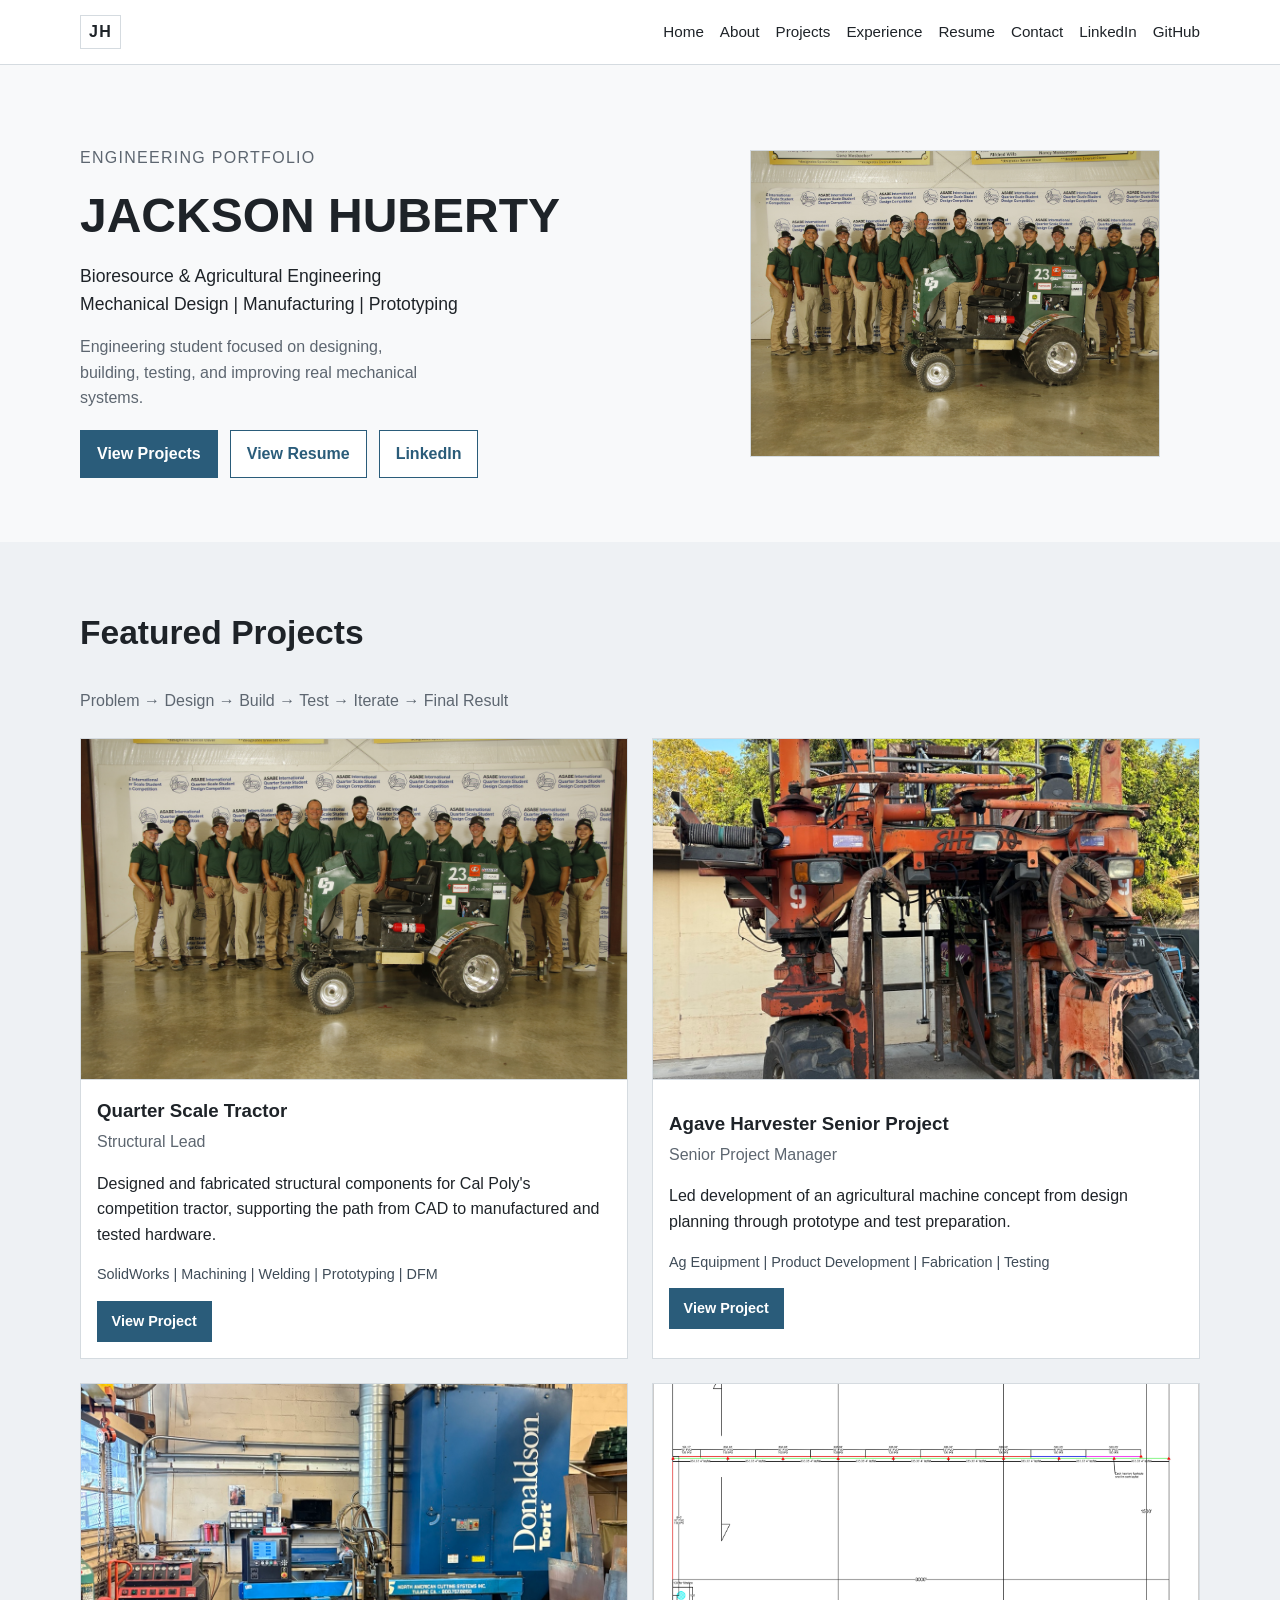
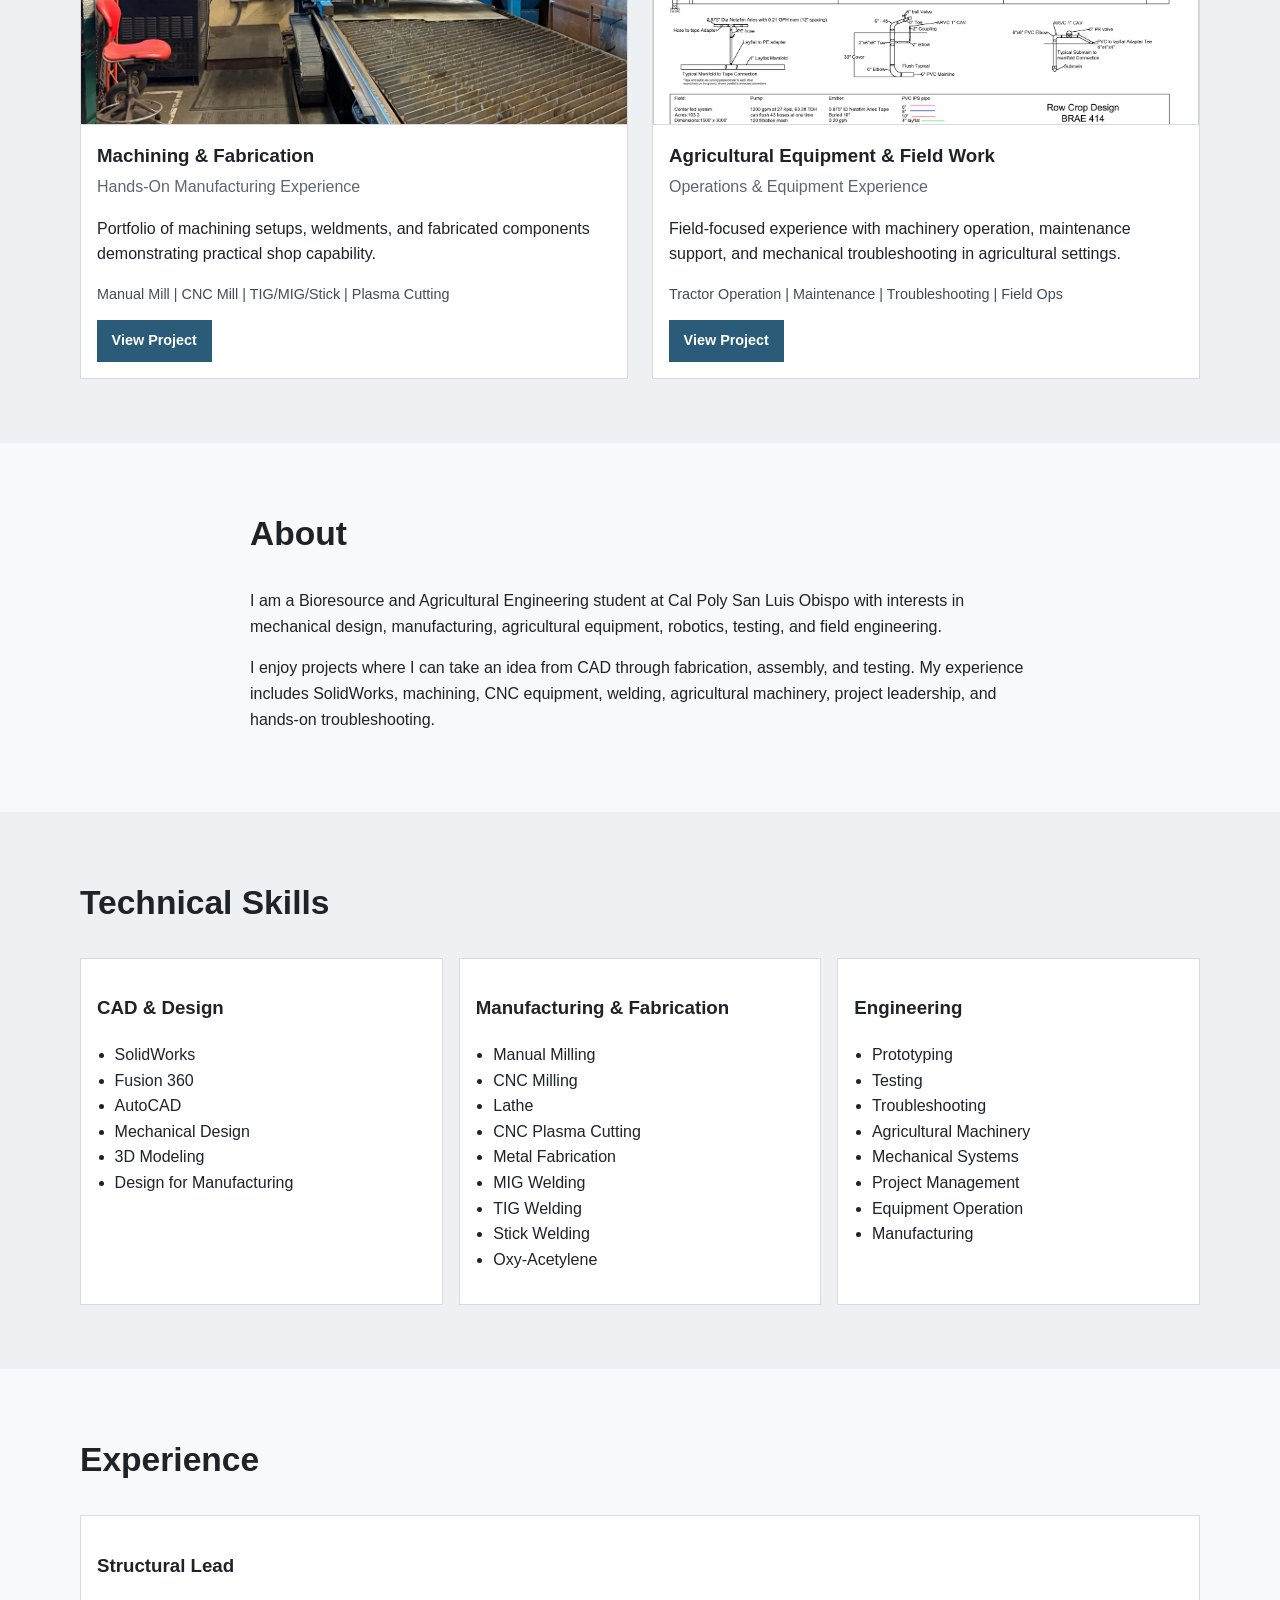
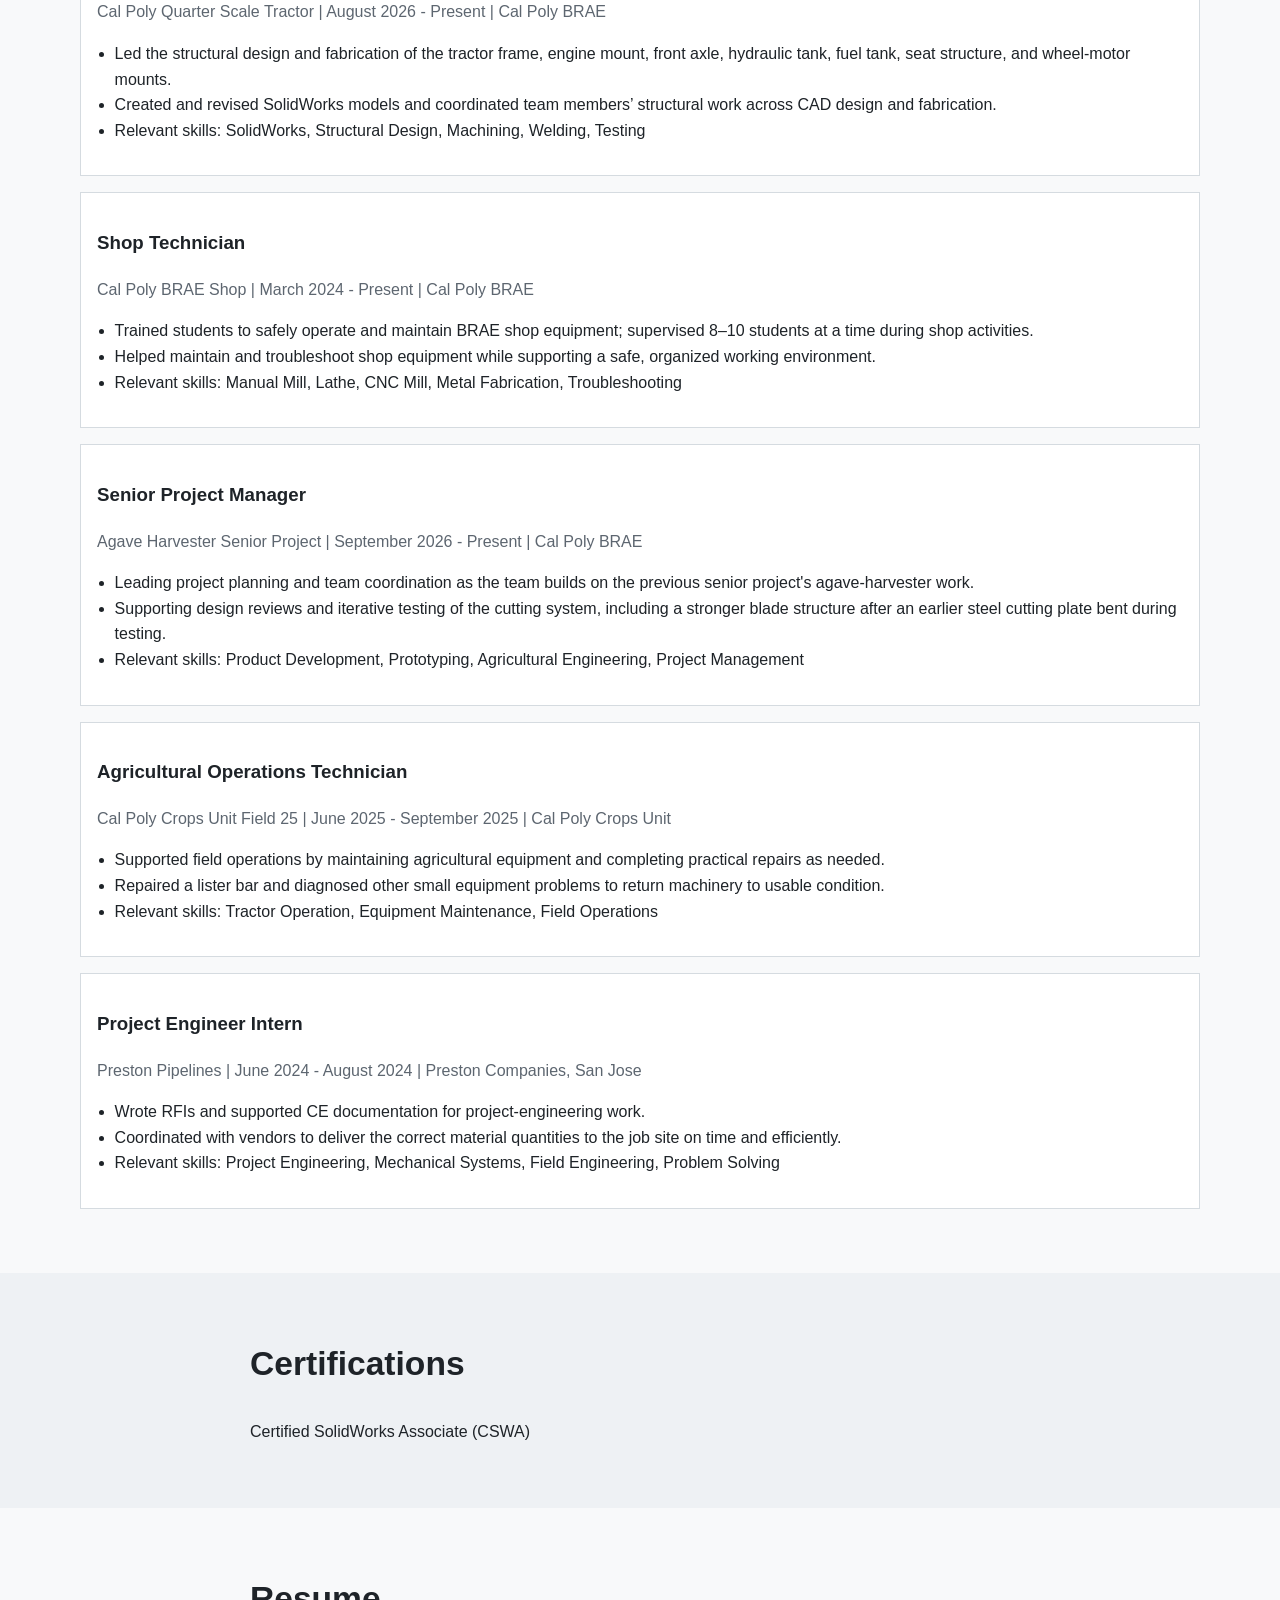
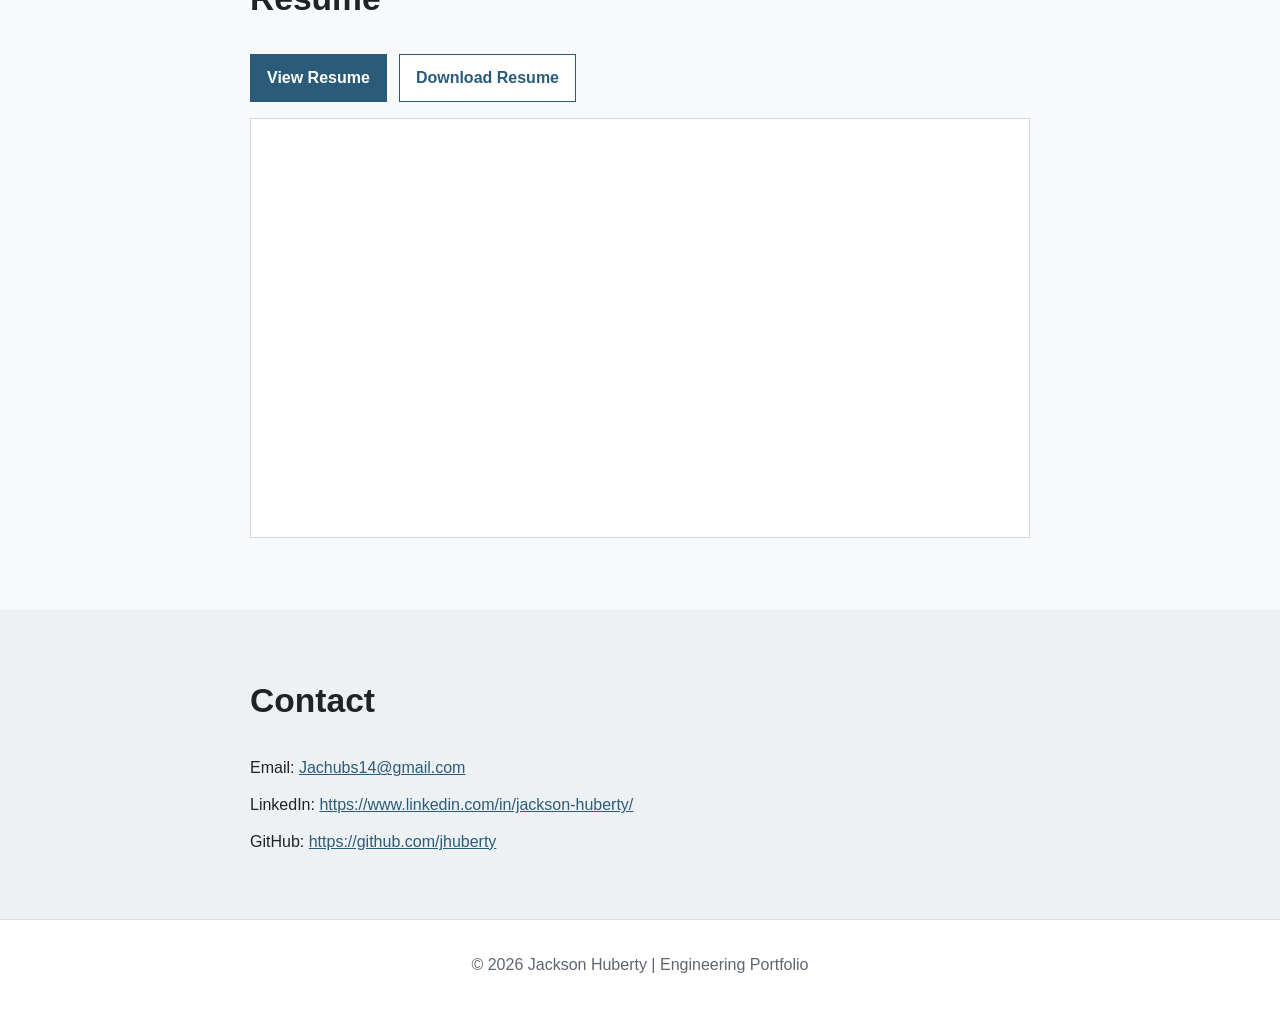
==== commit a90ef3dc: "Correct project photo placement" ====
--- a/index.html
+++ b/index.html
@@ -14,7 +14,7 @@
       content="Engineering portfolio focused on mechanical design, manufacturing, prototyping, testing, and agricultural equipment."
     />
     <meta property="og:type" content="website" />
-    <meta property="og:image" content="assets/images/quarter-scale/tractor-cover.jpg" />
+    <meta property="og:image" content="assets/images/quarter-scale/cover.jpg" />
     <meta property="og:url" content="https://jhuberty.github.io/Portfolio/" />
     <link rel="stylesheet" href="styles.css" />
   </head>
@@ -52,7 +52,7 @@
             </div>
           </div>
           <figure class="hero-image">
-            <img src="assets/images/quarter-scale/tractor-cover.jpg" alt="Quarter scale tractor" data-lightbox />
+            <img src="assets/images/quarter-scale/cover.jpg" alt="Cal Poly Quarter Scale Tractor team" data-lightbox />
           </figure>
         </div>
       </section>
@@ -63,7 +63,7 @@
           <p class="section-intro">Problem → Design → Build → Test → Iterate → Final Result</p>
           <div class="project-grid">
             <article class="project-card">
-              <img src="assets/images/quarter-scale/tractor-cover.jpg" alt="Quarter scale tractor" />
+              <img src="assets/images/quarter-scale/cover.jpg" alt="Cal Poly Quarter Scale Tractor team" />
               <div class="project-content">
                 <h3>Quarter Scale Tractor</h3>
                 <p class="role">Structural Lead</p>
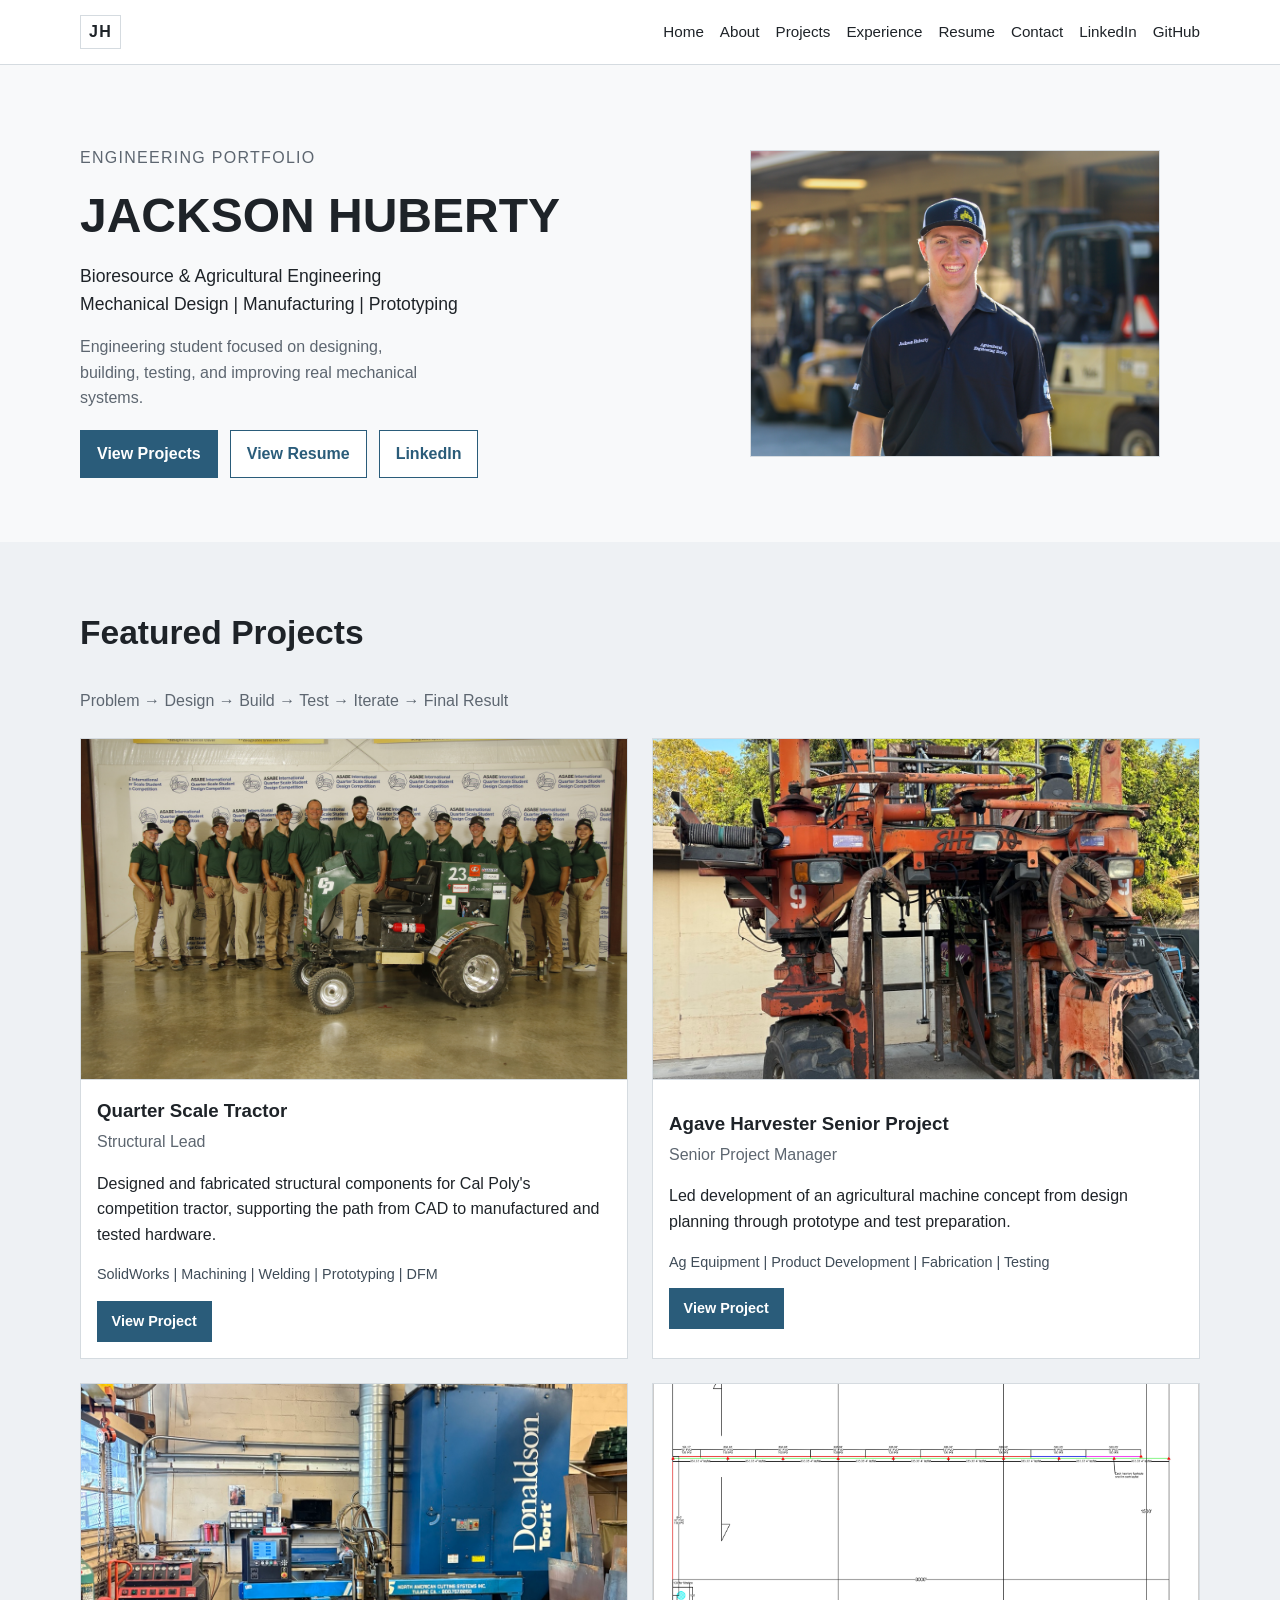
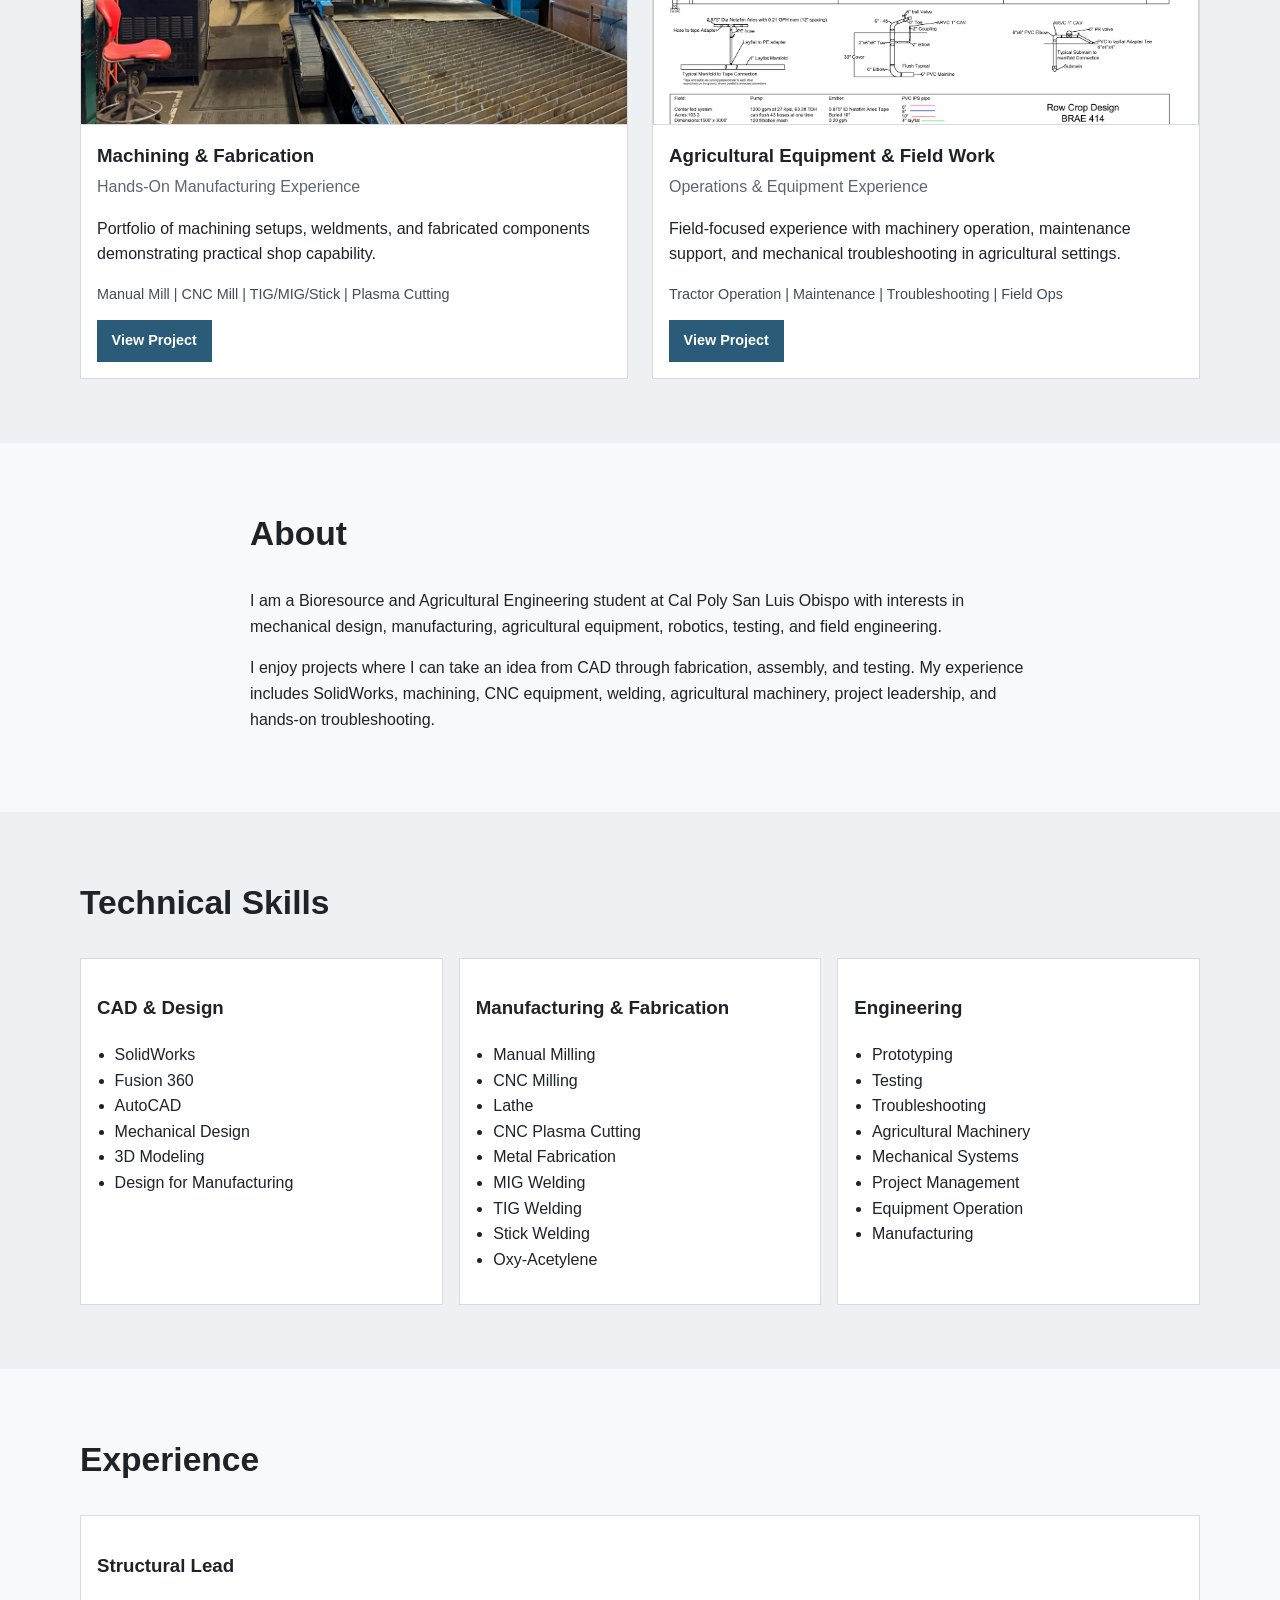
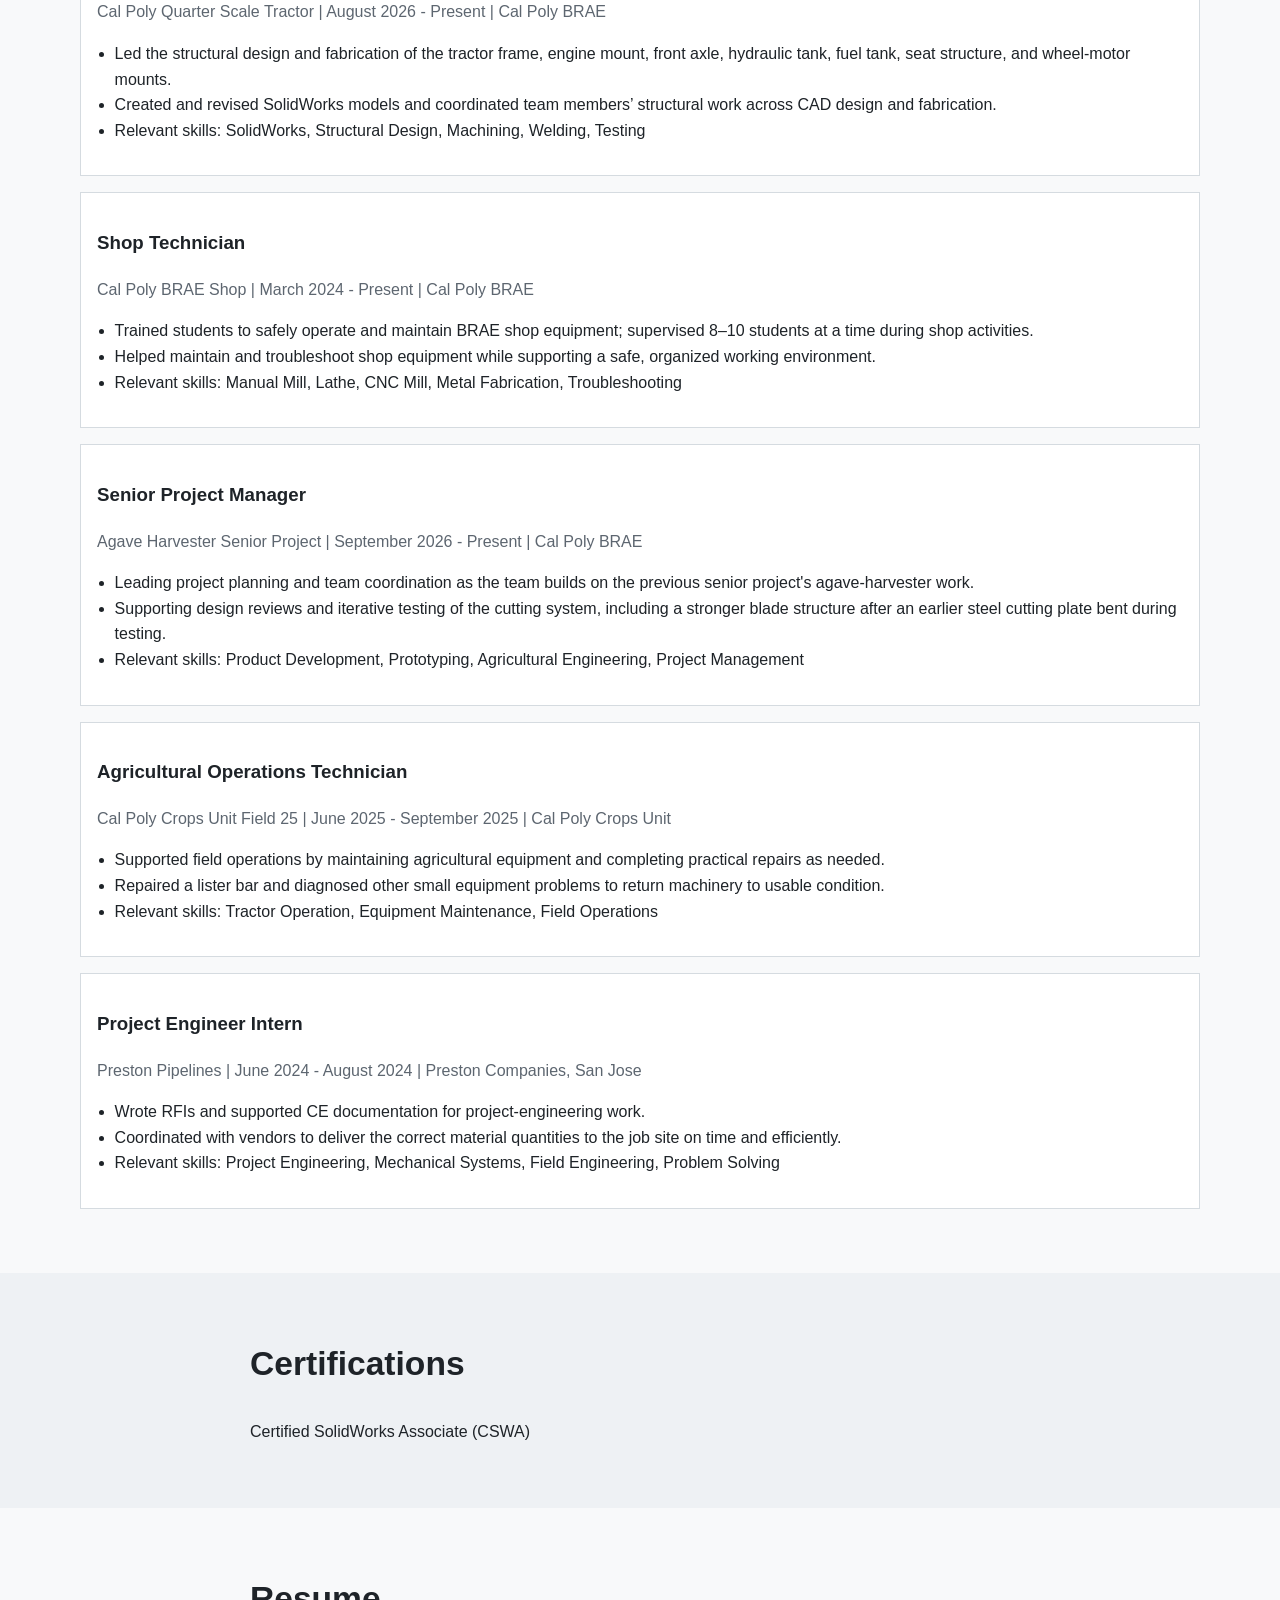
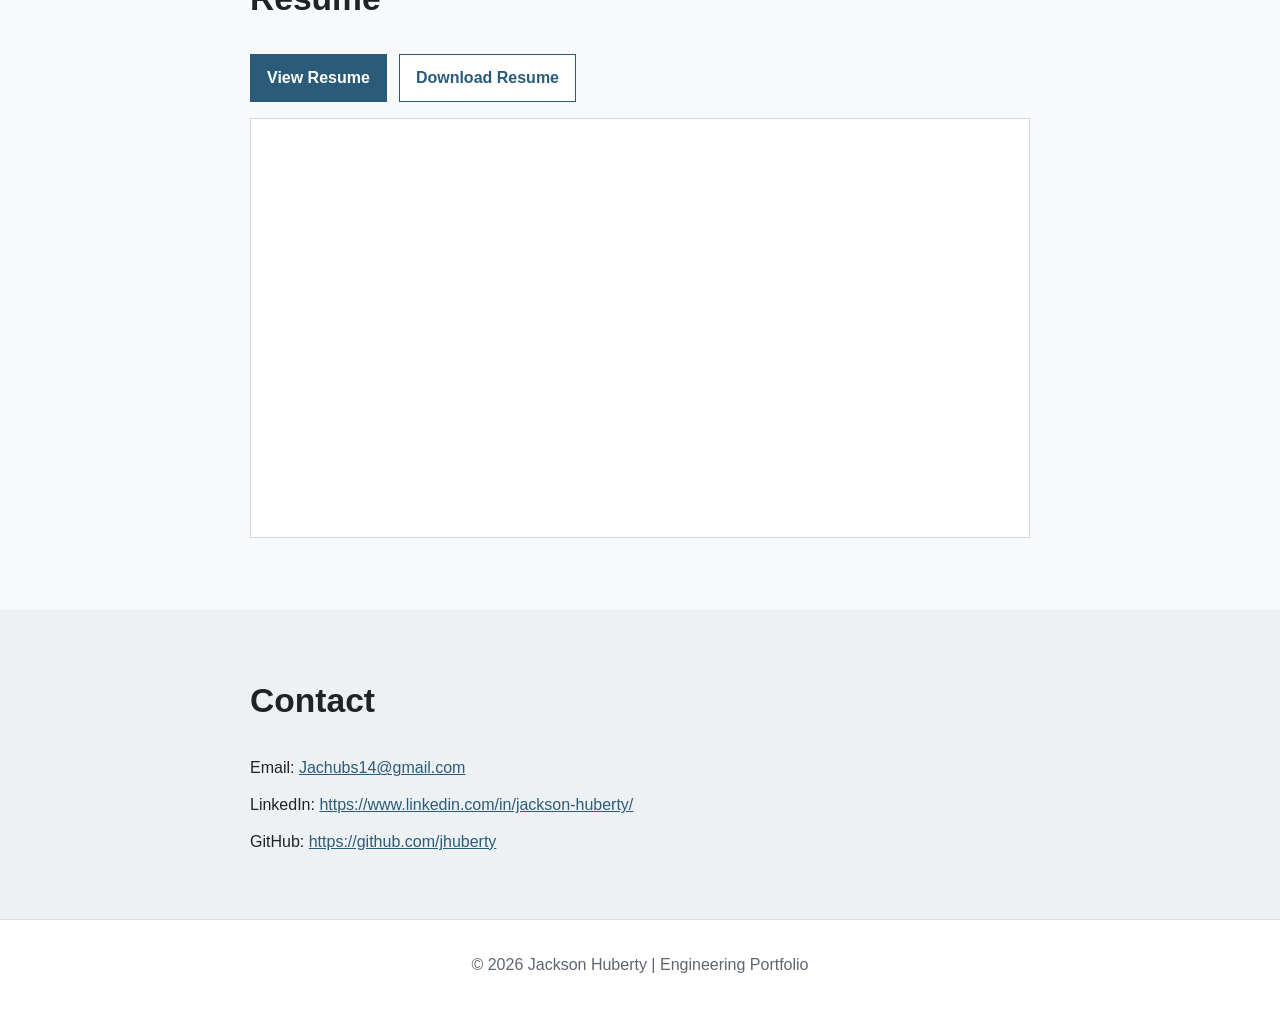
==== commit db561b62: "Refine homepage and machining photos" ====
--- a/index.html
+++ b/index.html
@@ -14,7 +14,7 @@
       content="Engineering portfolio focused on mechanical design, manufacturing, prototyping, testing, and agricultural equipment."
     />
     <meta property="og:type" content="website" />
-    <meta property="og:image" content="assets/images/quarter-scale/cover.jpg" />
+    <meta property="og:image" content="assets/images/profile/hero-placeholder.jpg" />
     <meta property="og:url" content="https://jhuberty.github.io/Portfolio/" />
     <link rel="stylesheet" href="styles.css" />
   </head>
@@ -52,7 +52,7 @@
             </div>
           </div>
           <figure class="hero-image">
-            <img src="assets/images/quarter-scale/cover.jpg" alt="Cal Poly Quarter Scale Tractor team" data-lightbox />
+            <img src="assets/images/profile/hero-placeholder.jpg" alt="Jackson Huberty in front of agricultural equipment" data-lightbox />
           </figure>
         </div>
       </section>
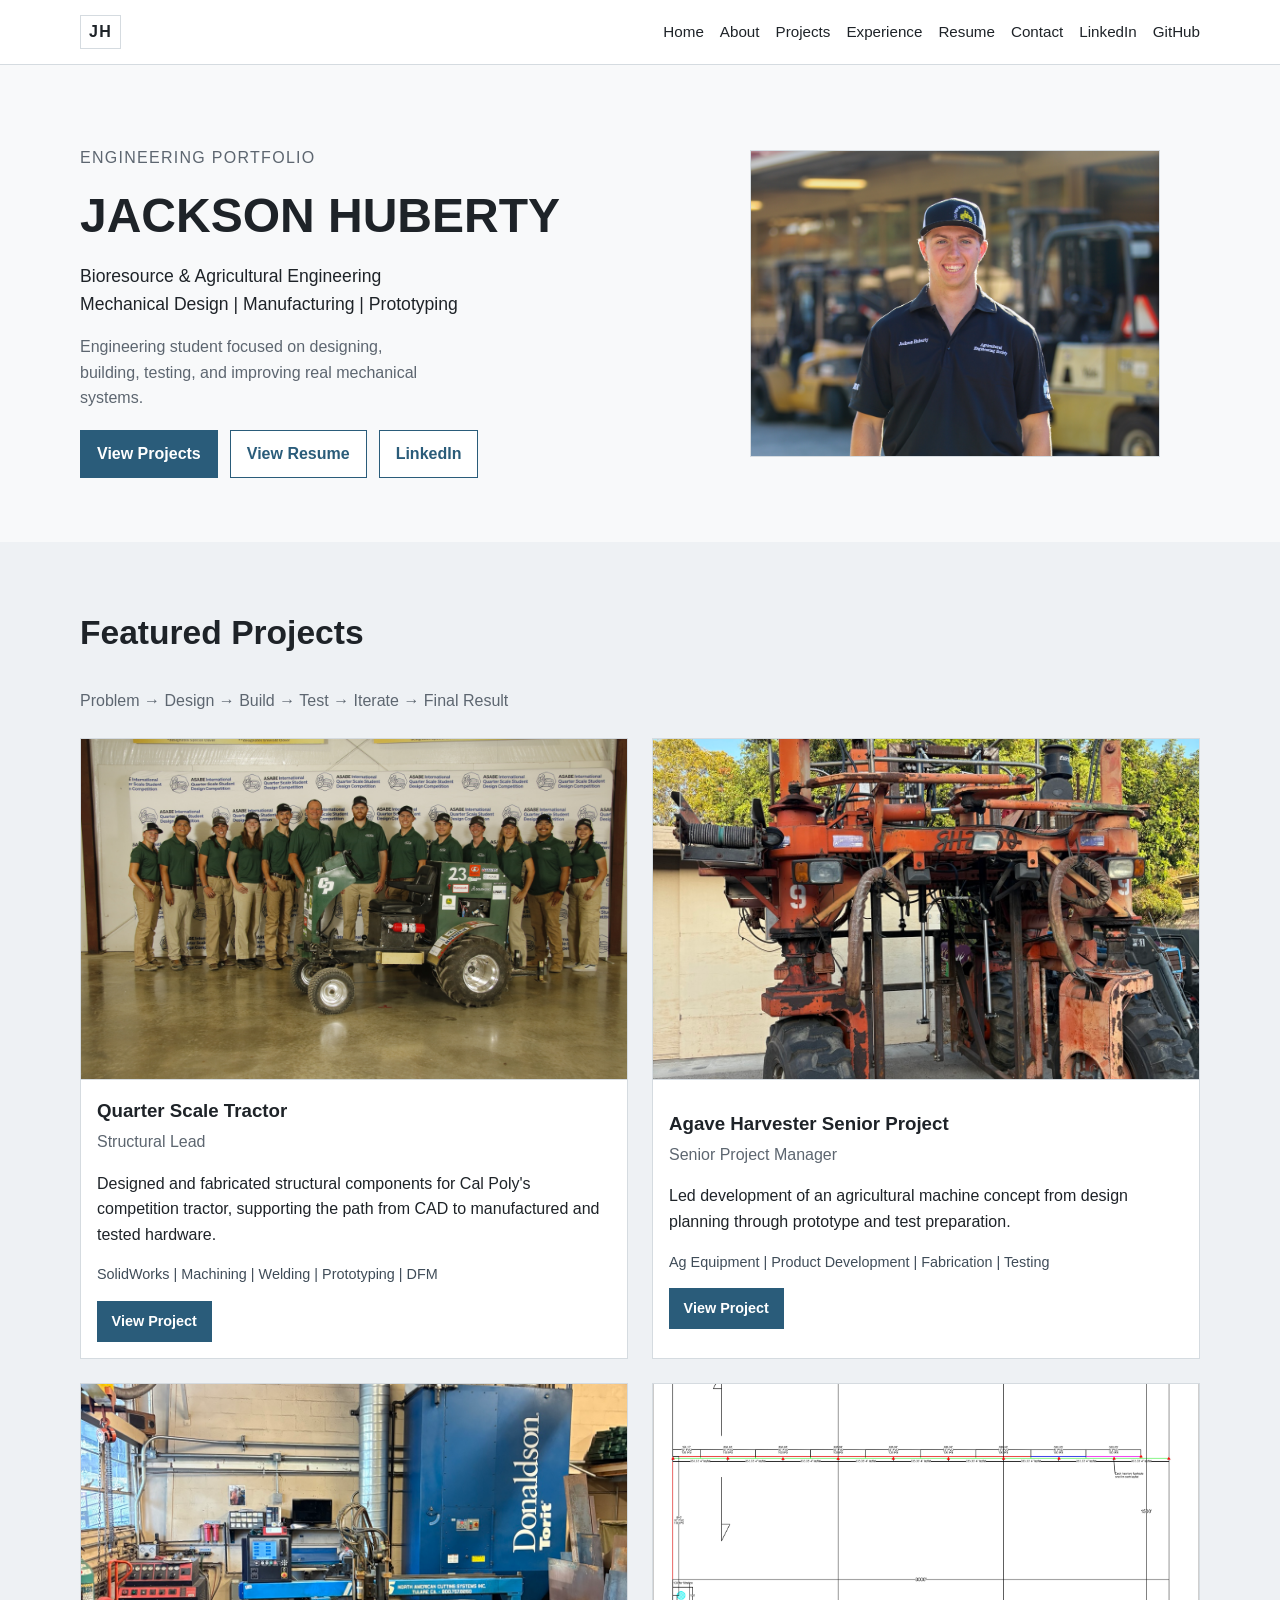
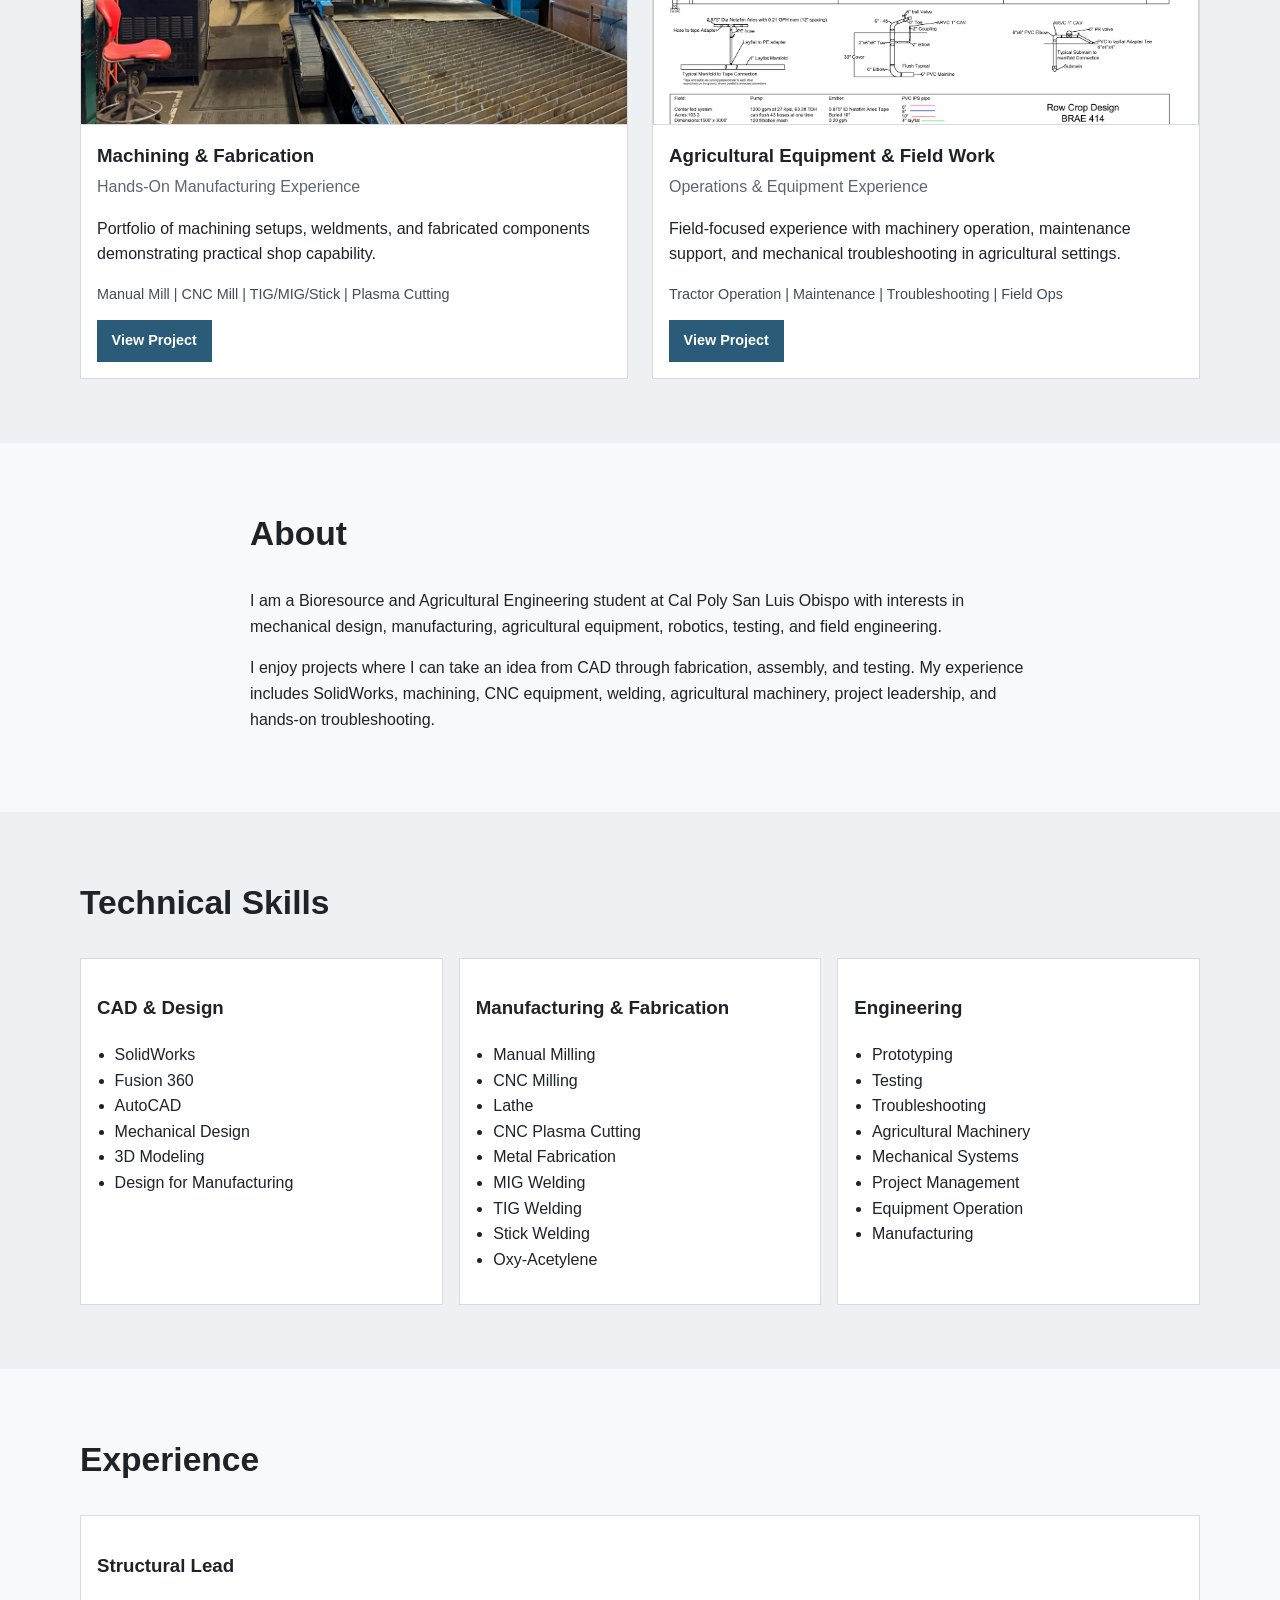
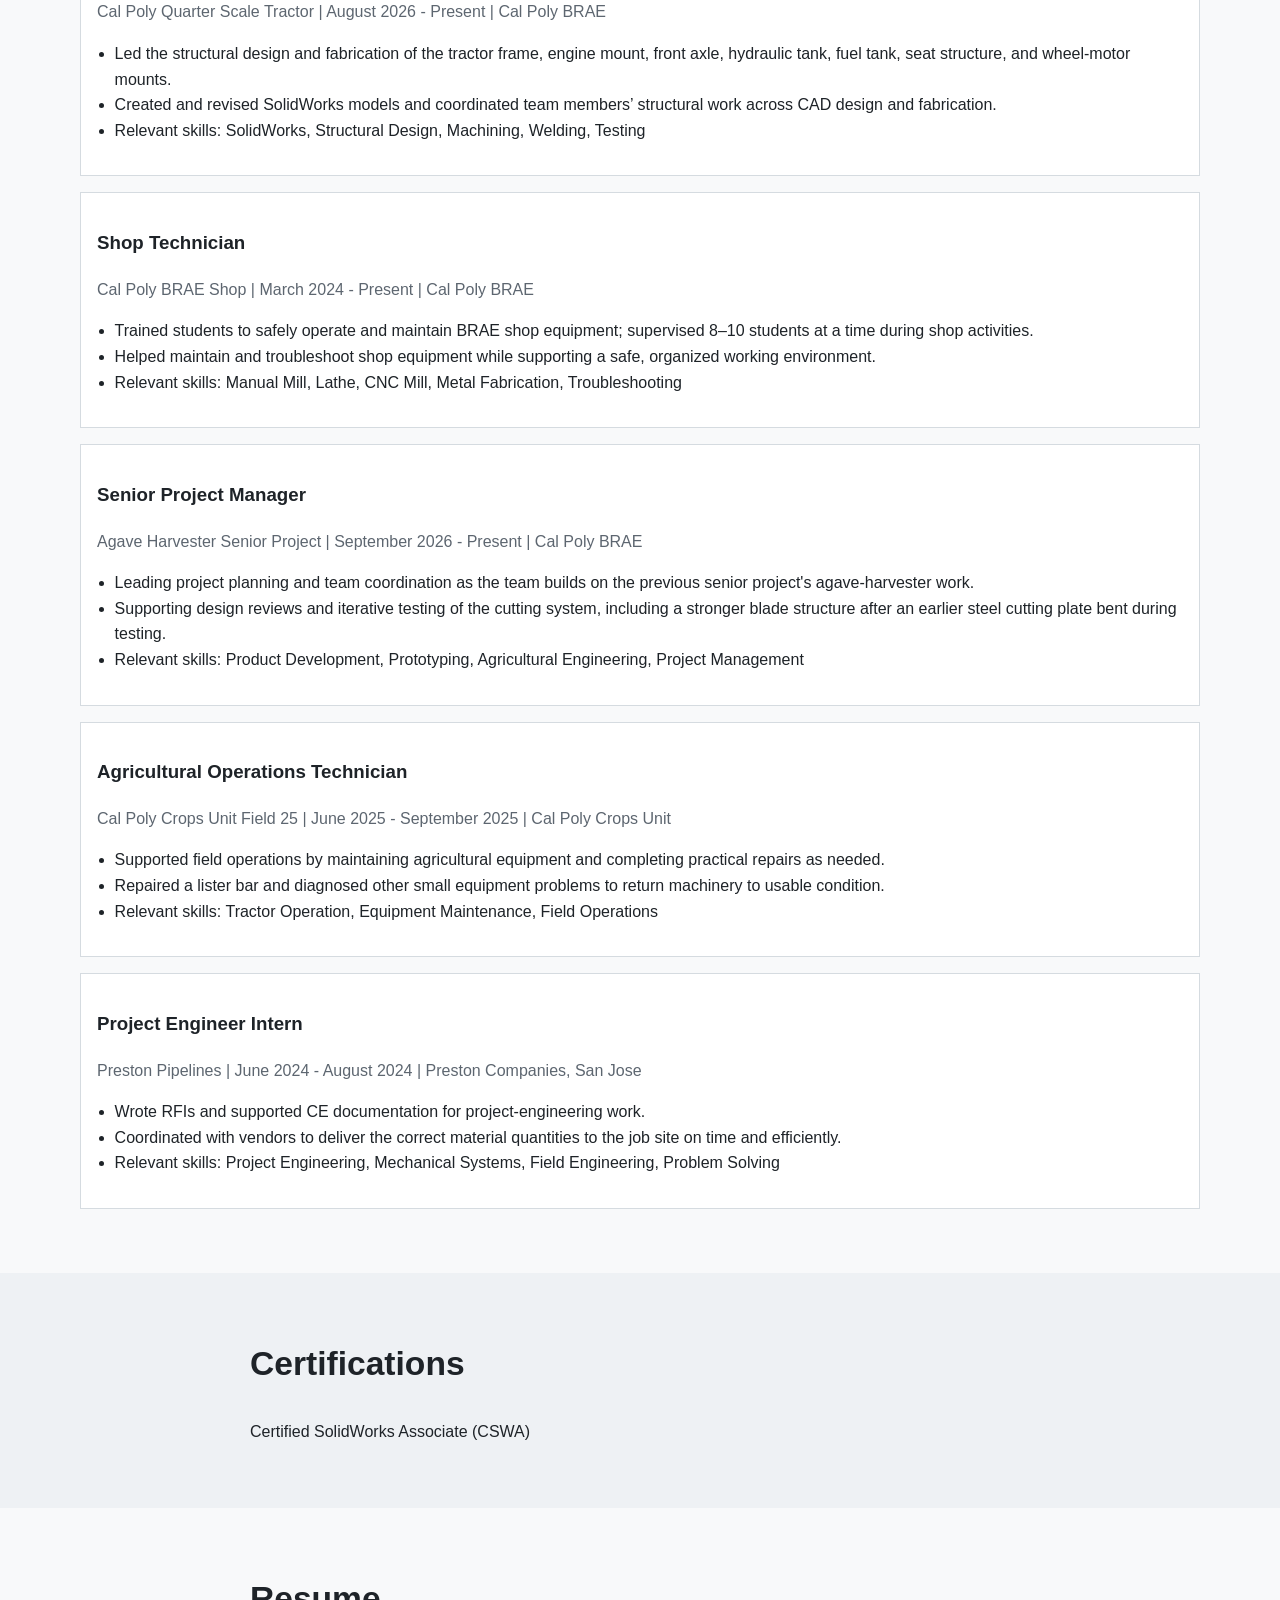
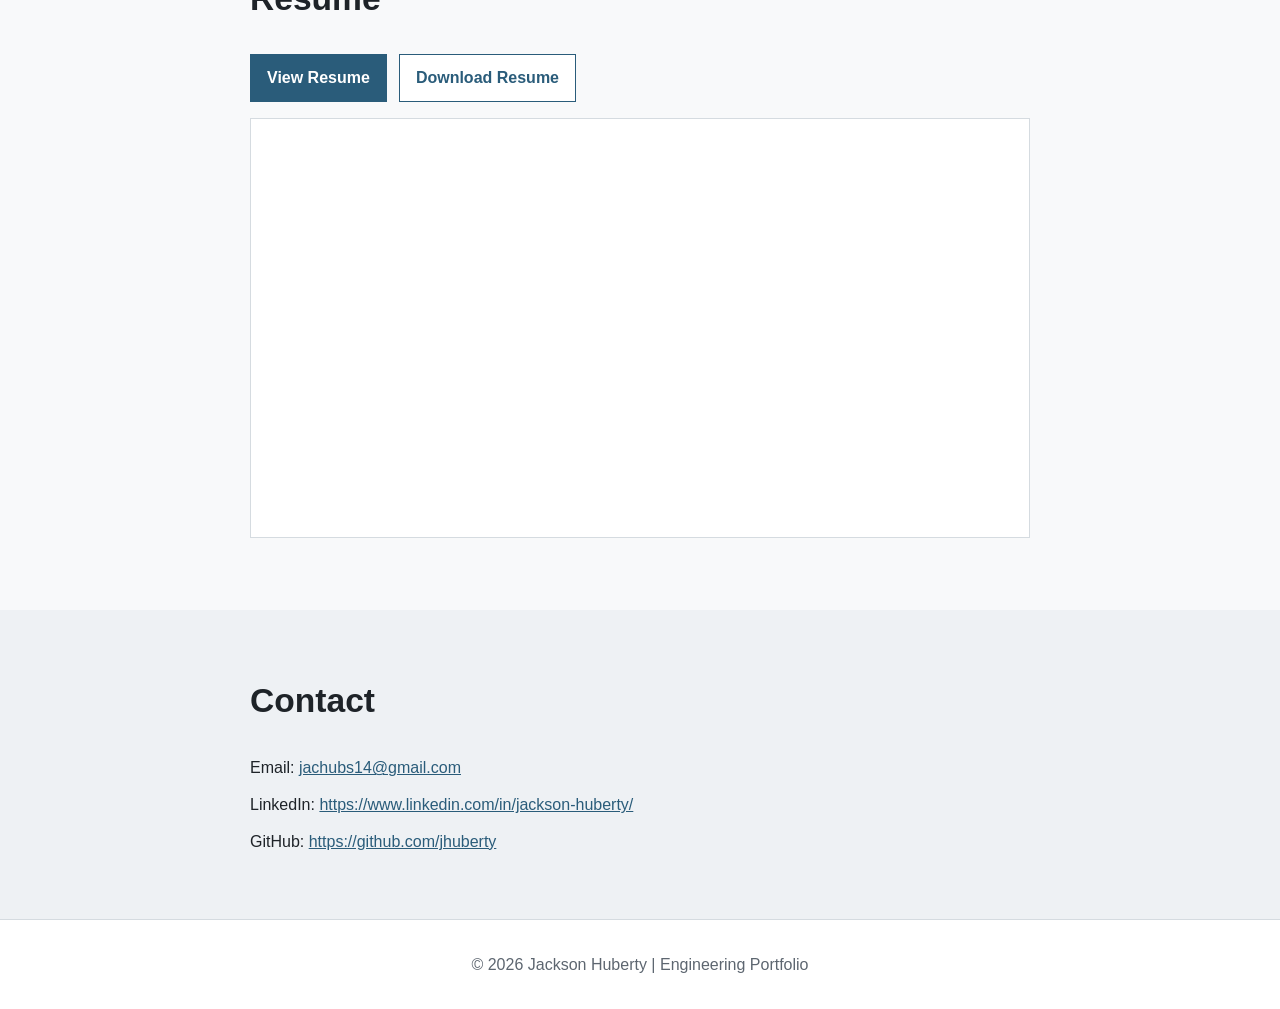
==== commit 931f71a9: "Clean up profile links and hero image" ====
--- a/index.html
+++ b/index.html
@@ -14,7 +14,7 @@
       content="Engineering portfolio focused on mechanical design, manufacturing, prototyping, testing, and agricultural equipment."
     />
     <meta property="og:type" content="website" />
-    <meta property="og:image" content="assets/images/profile/hero-placeholder.jpg" />
+    <meta property="og:image" content="assets/images/profile/hero.jpg" />
     <meta property="og:url" content="https://jhuberty.github.io/Portfolio/" />
     <link rel="stylesheet" href="styles.css" />
   </head>
@@ -48,11 +48,11 @@
             <div class="button-row">
               <a class="btn" href="#projects">View Projects</a>
               <a class="btn btn-secondary" href="resume/Jackson_Huberty_Resume.pdf" target="_blank" rel="noopener">View Resume</a>
-              <a class="btn btn-secondary" href="https://www.linkedin.com/in/jhuberty" target="_blank" rel="noopener">LinkedIn</a>
+              <a class="btn btn-secondary" href="https://www.linkedin.com/in/jackson-huberty/" target="_blank" rel="noopener">LinkedIn</a>
             </div>
           </div>
           <figure class="hero-image">
-            <img src="assets/images/profile/hero-placeholder.jpg" alt="Jackson Huberty in front of agricultural equipment" data-lightbox />
+            <img src="assets/images/profile/hero.jpg" alt="Jackson Huberty in front of agricultural equipment" data-lightbox />
           </figure>
         </div>
       </section>
@@ -243,8 +243,8 @@
         <div class="container narrow">
           <h2>Contact</h2>
           <ul class="contact-list">
-            <li>Email: <a href="mailto:Jachubs14@gmail.com">Jachubs14@gmail.com</a></li>
-            <li>LinkedIn: <a href="https://www.linkedin.com/in/jhuberty/" target="_blank" rel="noopener">https://www.linkedin.com/in/jackson-huberty/</a></li>
+            <li>Email: <a href="mailto:jachubs14@gmail.com">jachubs14@gmail.com</a></li>
+            <li>LinkedIn: <a href="https://www.linkedin.com/in/jackson-huberty/" target="_blank" rel="noopener">https://www.linkedin.com/in/jackson-huberty/</a></li>
             <li>GitHub: <a href="https://github.com/jhuberty" target="_blank" rel="noopener">https://github.com/jhuberty</a></li>
           </ul>
         </div>
--- a/styles.css
+++ b/styles.css
@@ -151,11 +151,32 @@
   gap: 0.8rem;
   margin: 1rem 0;
 }
+.gallery figure,
+.project-figure {
+  margin: 0;
+}
+.gallery figure {
+  display: grid;
+  gap: 0.45rem;
+}
 .gallery img {
+  width: 100%;
   border: 1px solid var(--border);
   aspect-ratio: 4 / 3;
   object-fit: cover;
   cursor: zoom-in;
+}
+.gallery figcaption,
+.project-figure figcaption {
+  color: var(--muted);
+  font-size: 0.9rem;
+  line-height: 1.35;
+  text-align: center;
+}
+.project-figure {
+  display: grid;
+  gap: 0.45rem;
+  margin: 1rem 0;
 }
 
 .lightbox[hidden] { display: none !important; }
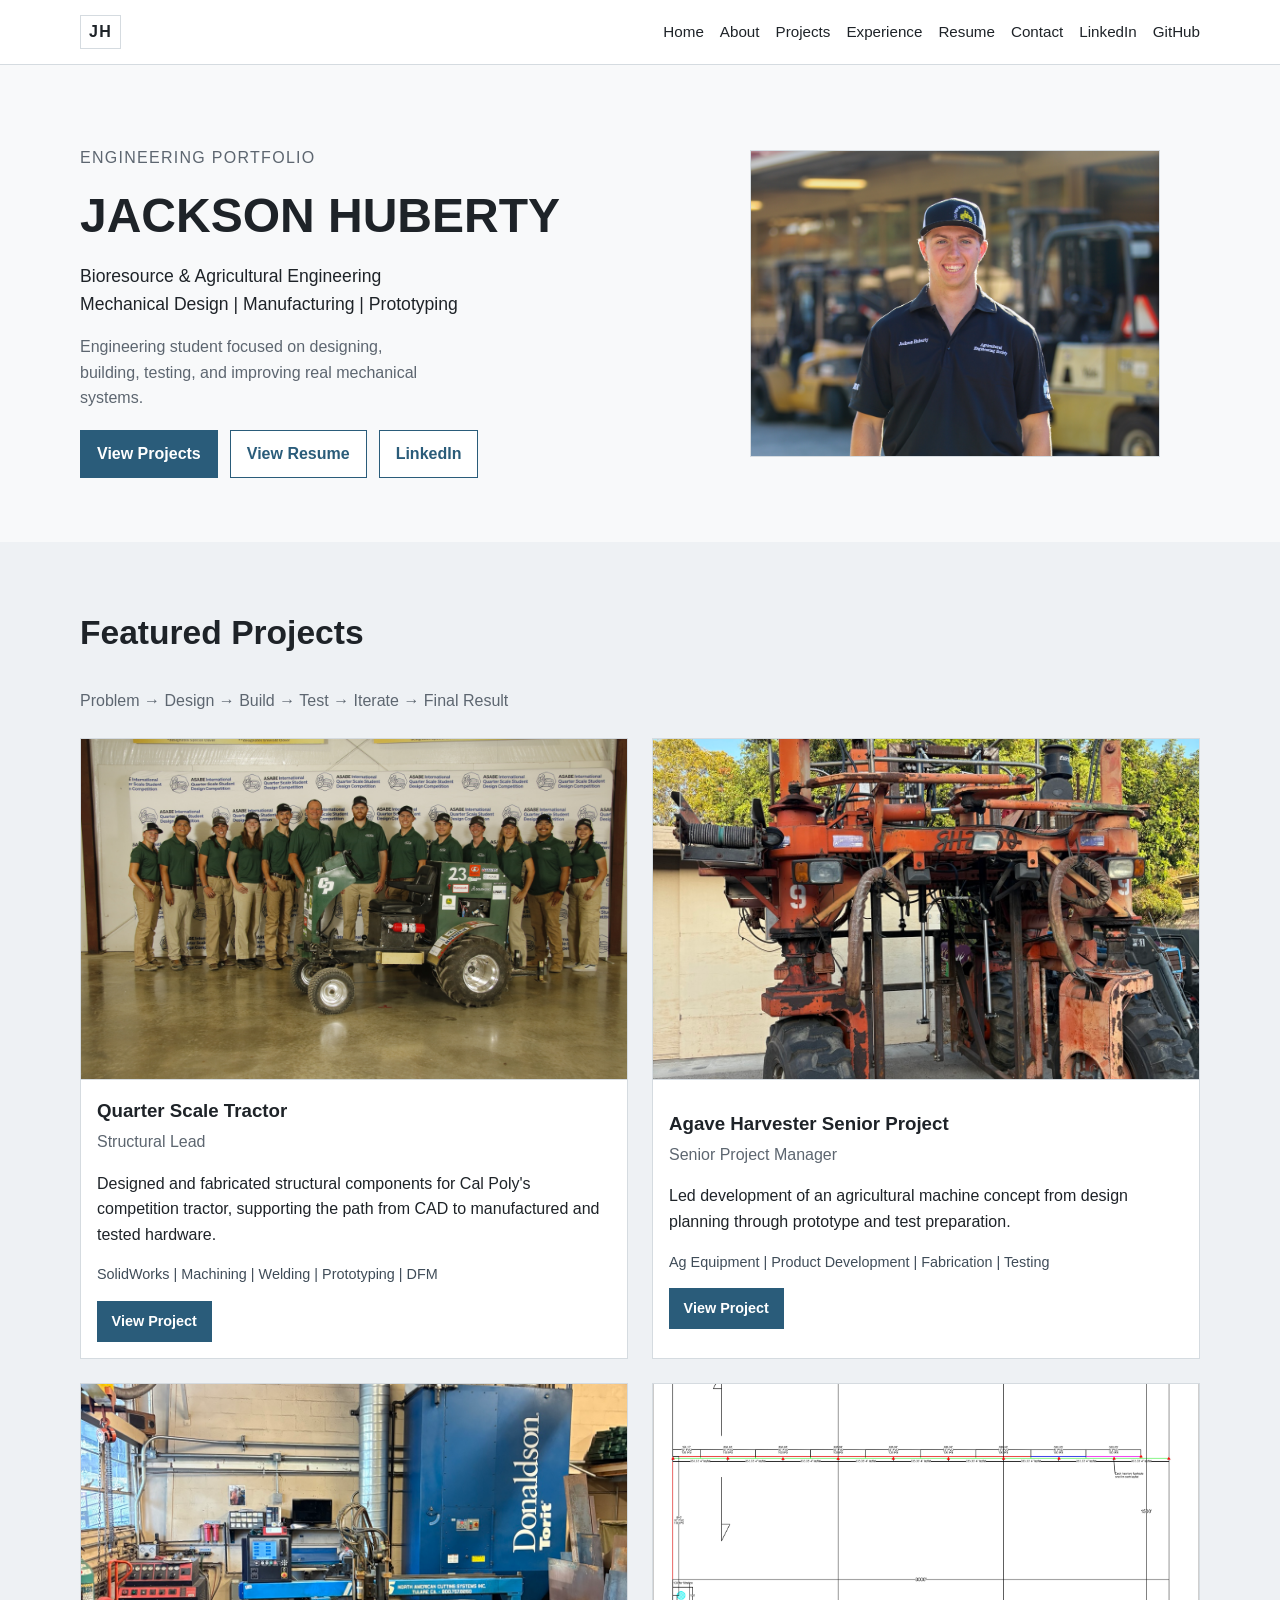
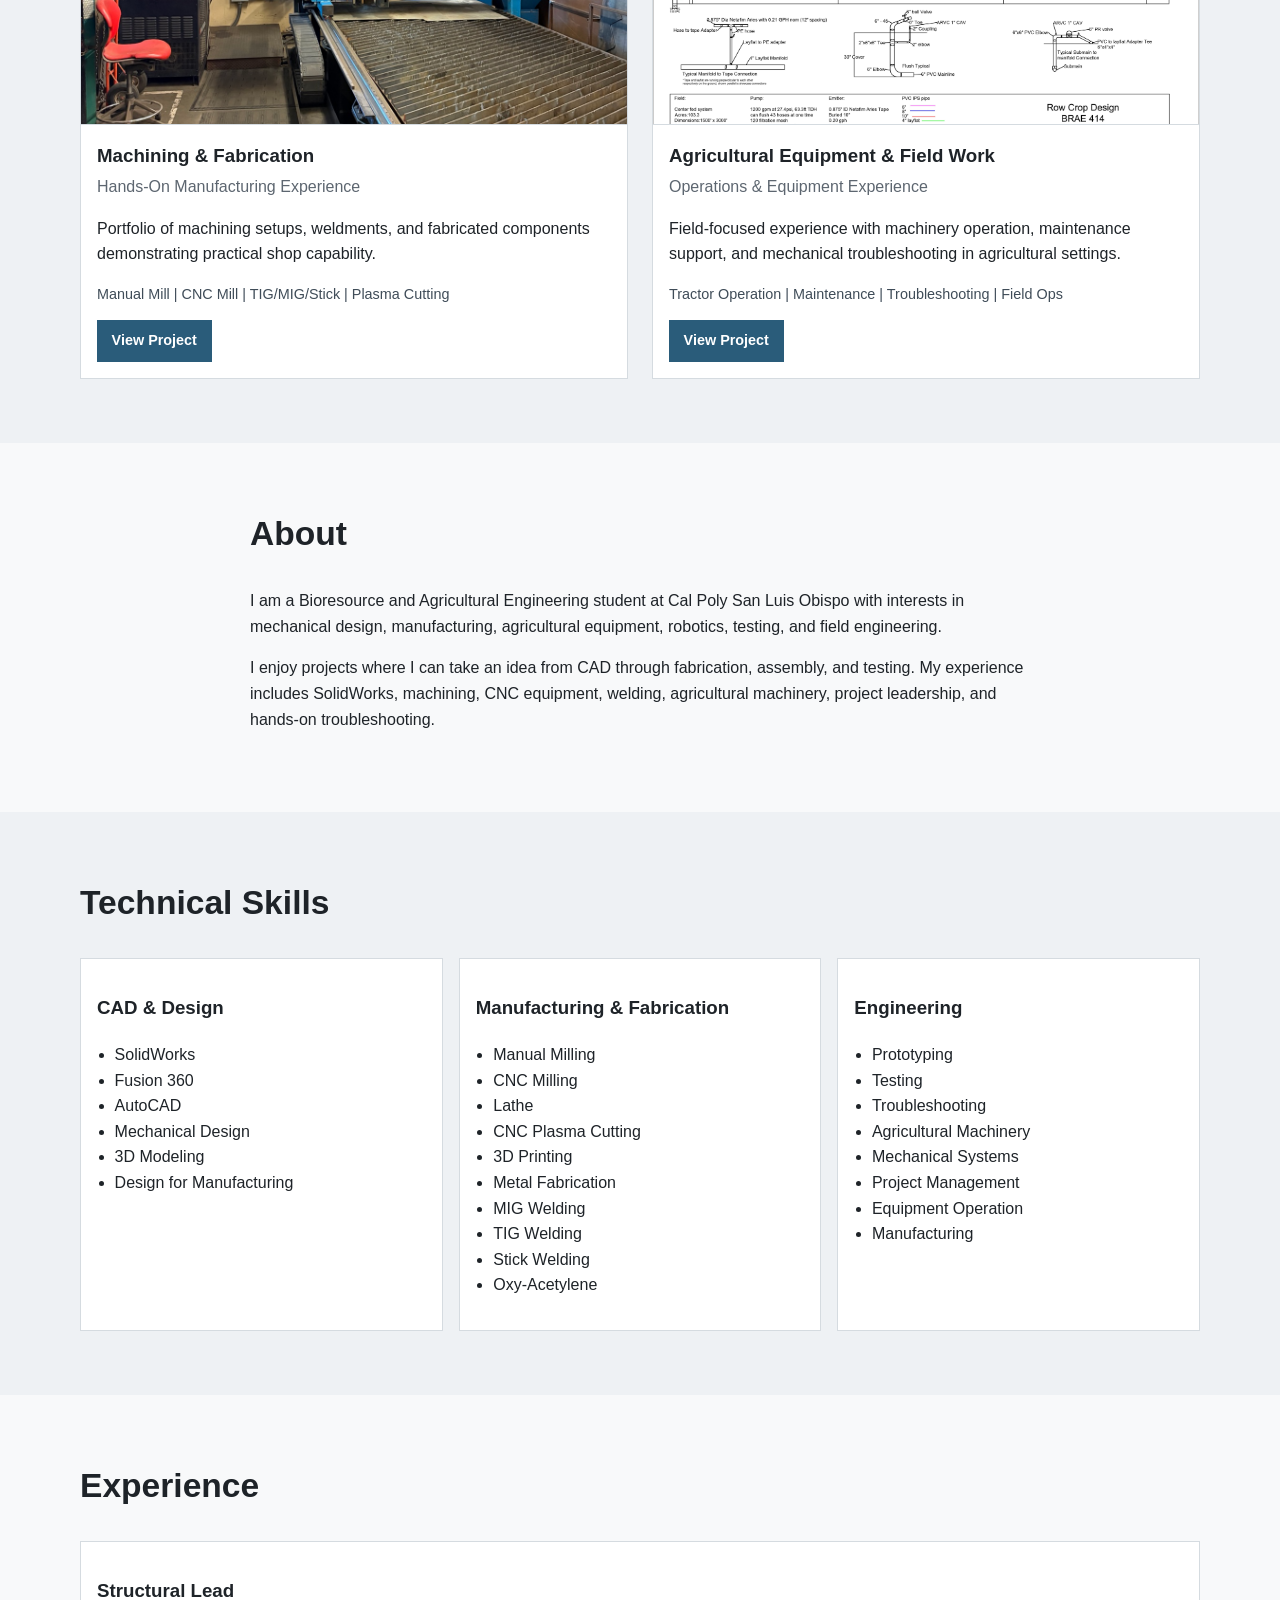
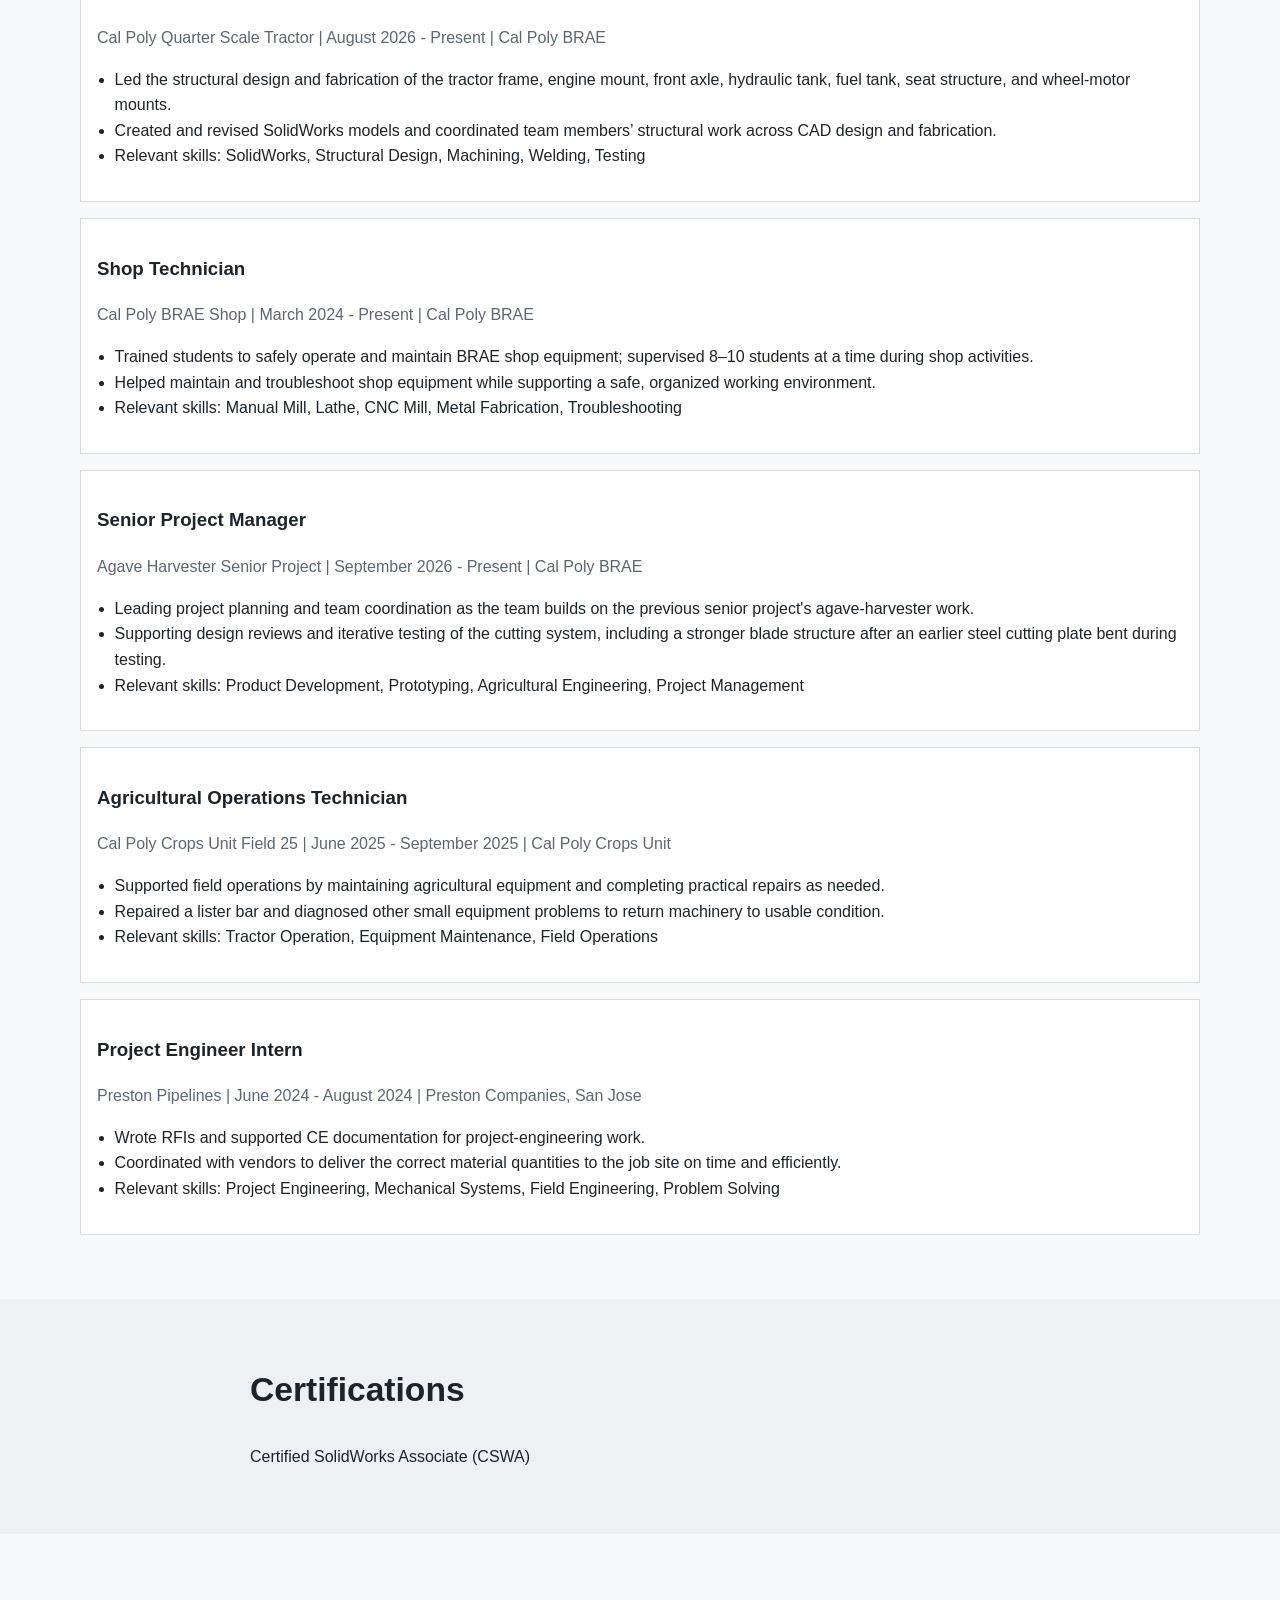
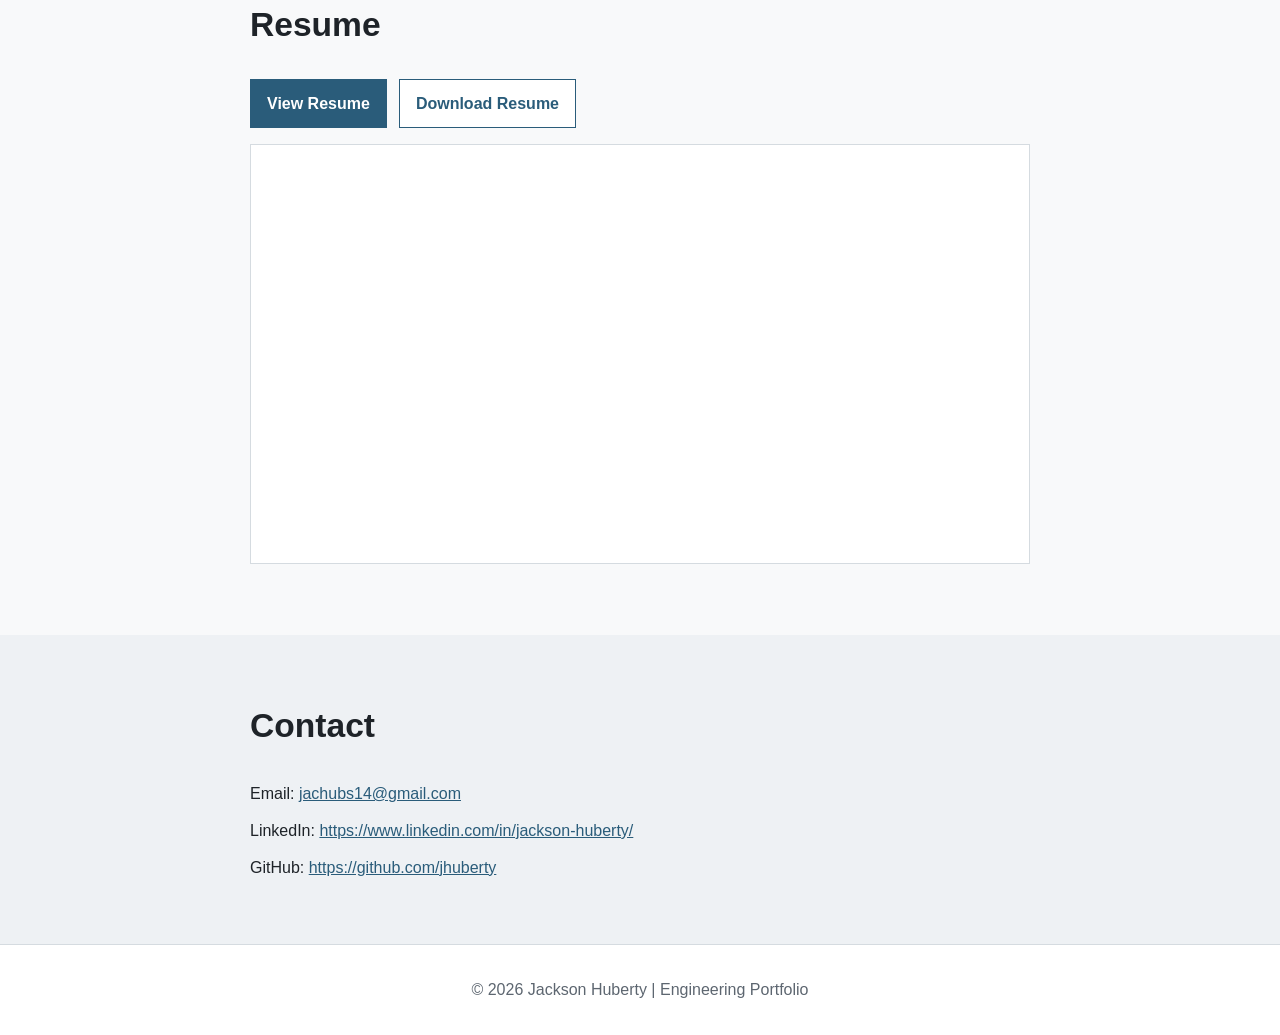
==== commit c87dbf93: "Add 3D printing skill" ====
--- a/index.html
+++ b/index.html
@@ -14,7 +14,7 @@
       content="Engineering portfolio focused on mechanical design, manufacturing, prototyping, testing, and agricultural equipment."
     />
     <meta property="og:type" content="website" />
-    <meta property="og:image" content="assets/images/profile/hero.jpg" />
+    <meta property="og:image" content="assets/images/profile/jackson-huberty-portrait.jpg" />
     <meta property="og:url" content="https://jhuberty.github.io/Portfolio/" />
     <link rel="stylesheet" href="styles.css" />
   </head>
@@ -52,7 +52,7 @@
             </div>
           </div>
           <figure class="hero-image">
-            <img src="assets/images/profile/hero.jpg" alt="Jackson Huberty in front of agricultural equipment" data-lightbox />
+            <img src="assets/images/profile/jackson-huberty-portrait.jpg" alt="Jackson Huberty in front of agricultural equipment" data-lightbox />
           </figure>
         </div>
       </section>
@@ -63,7 +63,7 @@
           <p class="section-intro">Problem → Design → Build → Test → Iterate → Final Result</p>
           <div class="project-grid">
             <article class="project-card">
-              <img src="assets/images/quarter-scale/cover.jpg" alt="Cal Poly Quarter Scale Tractor team" />
+              <img src="assets/images/quarter-scale/team-with-tractor.jpg" alt="Cal Poly Quarter Scale Tractor team" />
               <div class="project-content">
                 <h3>Quarter Scale Tractor</h3>
                 <p class="role">Structural Lead</p>
@@ -73,7 +73,7 @@
               </div>
             </article>
             <article class="project-card">
-              <img src="assets/images/agave-harvester/agave-harvester-cover.jpg" alt="Agave harvester" />
+              <img src="assets/images/agave-harvester/grape-harvester-platform.jpg" alt="Agave harvester" />
               <div class="project-content">
                 <h3>Agave Harvester Senior Project</h3>
                 <p class="role">Senior Project Manager</p>
@@ -83,7 +83,7 @@
               </div>
             </article>
             <article class="project-card">
-              <img src="assets/images/machining/machining-cover.jpg" alt="Plasma cutting table in the BRAE shop" />
+              <img src="assets/images/machining/cnc-plasma-table.jpg" alt="Plasma cutting table in the BRAE shop" />
               <div class="project-content">
                 <h3>Machining &amp; Fabrication</h3>
                 <p class="role">Hands-On Manufacturing Experience</p>
@@ -93,7 +93,7 @@
               </div>
             </article>
             <article class="project-card">
-              <img src="assets/images/agriculture/irrigation-layout.jpg" alt="Row crop drip irrigation layout" />
+              <img src="assets/images/agriculture/row-crop-irrigation-layout.jpg" alt="Row crop drip irrigation layout" />
               <div class="project-content">
                 <h3>Agricultural Equipment &amp; Field Work</h3>
                 <p class="role">Operations &amp; Equipment Experience</p>
@@ -142,6 +142,7 @@
                 <li>CNC Milling</li>
                 <li>Lathe</li>
                 <li>CNC Plasma Cutting</li>
+                <li>3D Printing</li>
                 <li>Metal Fabrication</li>
                 <li>MIG Welding</li>
                 <li>TIG Welding</li>
